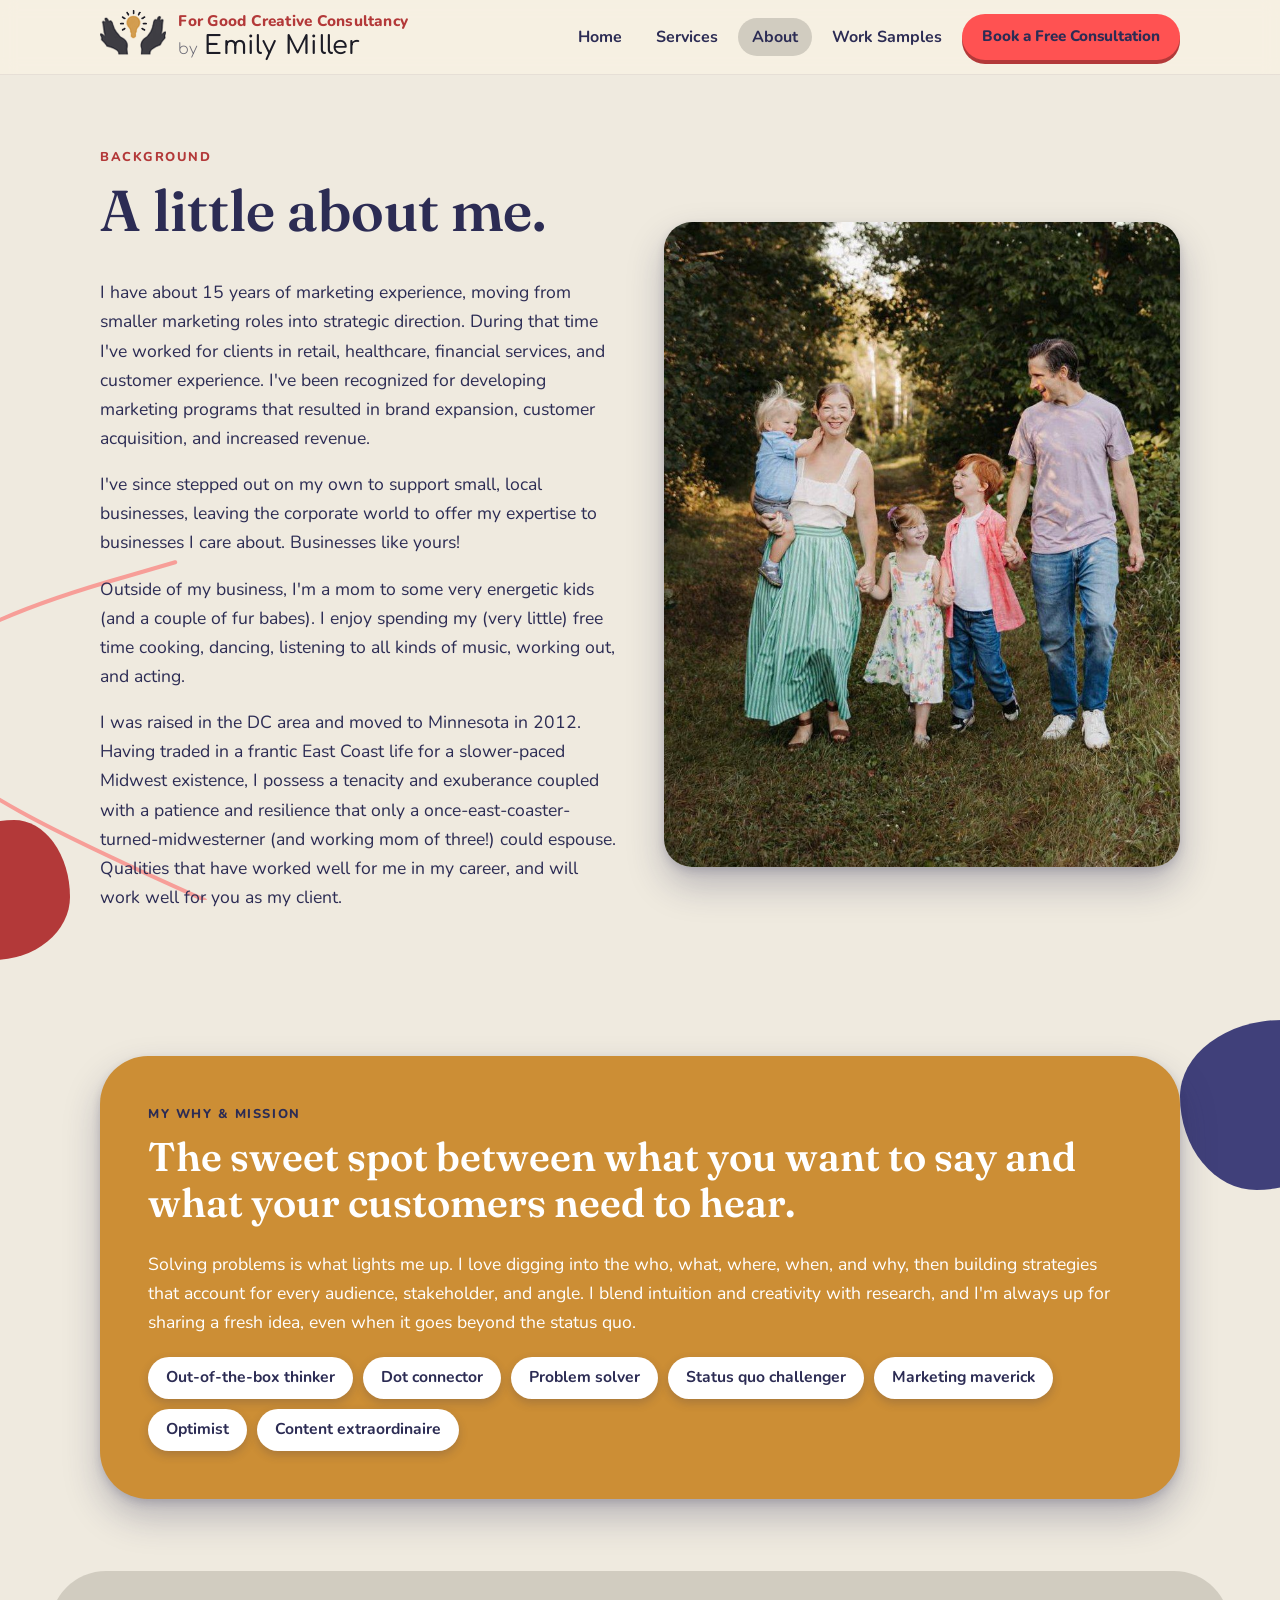
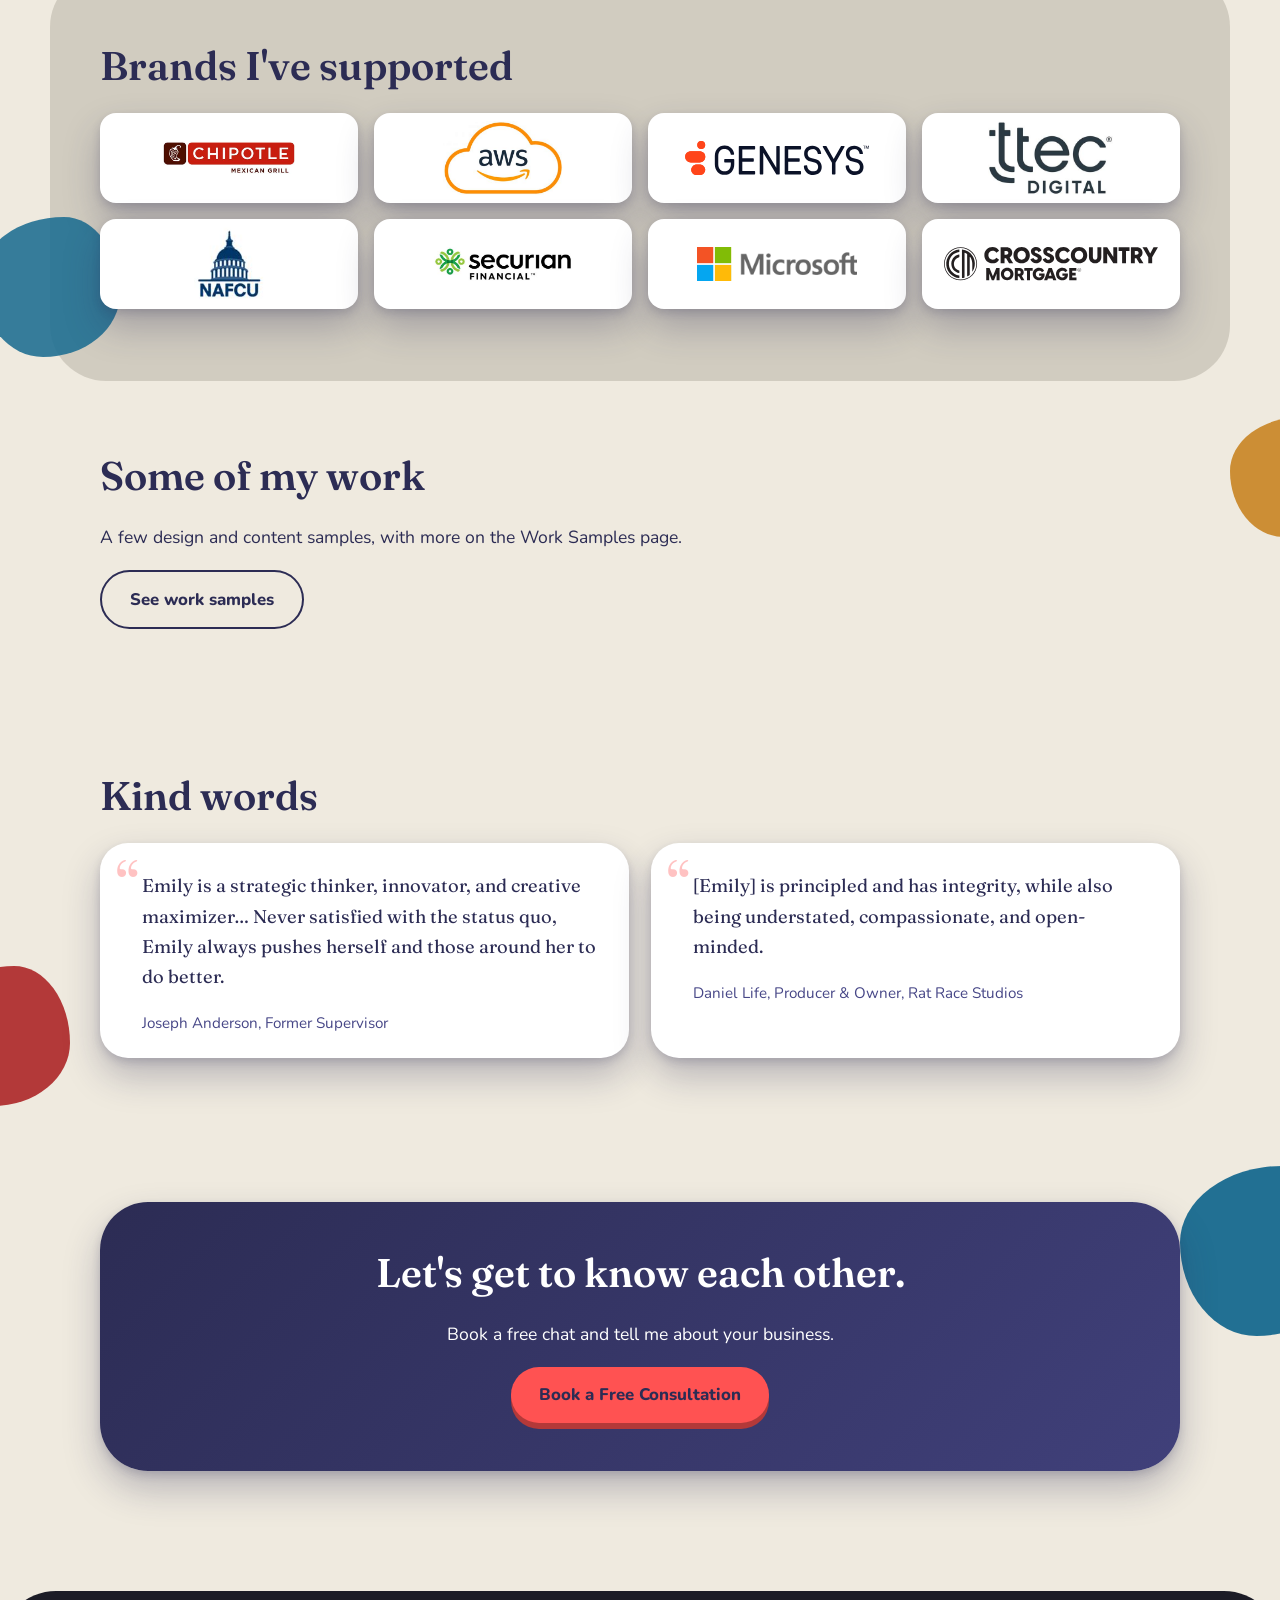
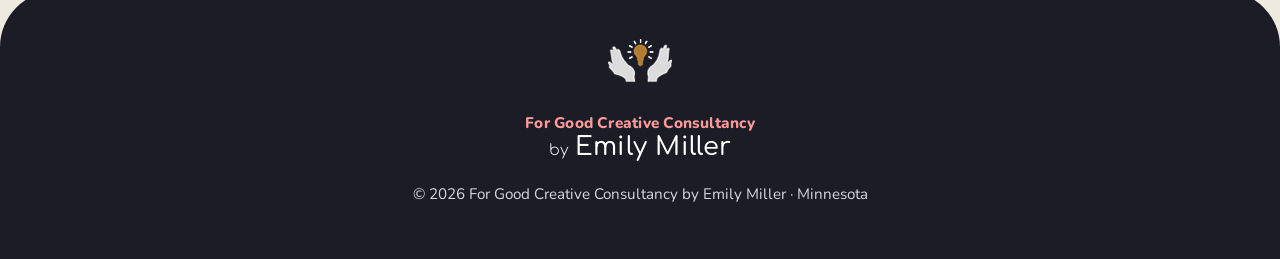
==== about.html @ 36c490e6 "Add content samples page, brand logos, About and Services copy - New content-samples.html (not in th" ====
<!doctype html>
<html lang="en">
<head>
<meta charset="utf-8">
<meta name="viewport" content="width=device-width, initial-scale=1">
<title>About Emily | For Good Creative Consultancy</title>
<meta name="description" content="Emily Miller left the corporate world to bring her creative expertise to small businesses she cares about.">
<link rel="preconnect" href="https://fonts.googleapis.com">
<link rel="preconnect" href="https://fonts.gstatic.com" crossorigin>
<link href="https://fonts.googleapis.com/css2?family=Fraunces:wght@500;600;700&family=Nunito:wght@300;400;700;800&family=Comfortaa:wght@300;500;600&display=swap" rel="stylesheet">
<link rel="stylesheet" href="css/style.css">
</head>
<body class="page-about">
<svg class="scroll-line" viewBox="0 0 100 1000" preserveAspectRatio="none" aria-hidden="true"><path vector-effect="non-scaling-stroke" d="M8 0 C 30 120, -10 220, 14 330 S 40 520, 10 640 S -6 860, 16 1000"/></svg>

<header class="site-header">
  <div class="wrap nav">
    <a class="brand" href="index.html" aria-label="For Good Creative Consultancy by Emily Miller, home"><img class="logo-icon" src="images/logo-icon-color-allblack.png" alt=""><span class="logo-text"><span class="tag">For Good Creative Consultancy</span><span class="nm"><span class="by">by</span>Emily Miller</span></span></a>
    <button class="nav-toggle" aria-expanded="false" aria-label="Menu">Menu</button>
    <ul>
      <li><a class="link" href="index.html">Home</a></li>
      <li><a class="link" href="services.html">Services</a></li>
      <li><a class="link" href="about.html" aria-current="page">About</a></li>
      <li><a class="link" href="work.html">Work Samples</a></li>
      <li><a class="btn" href="contact.html">Book a Free Consultation</a></li>
    </ul>
  </div>
</header>

<main>
  <section>
    <div class="wrap split about-hero">
      <div>
        <p class="eyebrow">Background</p>
        <h1>A little about me.</h1>
        <p>I have about 15 years of marketing experience, moving from smaller marketing roles into strategic direction. During that time I've worked for clients in retail, healthcare, financial services, and customer experience. I've been recognized for developing marketing programs that resulted in brand expansion, customer acquisition, and increased revenue.</p>
        <p>I've since stepped out on my own to support small, local businesses, leaving the corporate world to offer my expertise to businesses I care about. Businesses like yours!</p>
        <p>Outside of my business, I'm a mom to some very energetic kids (and a couple of fur babes). I enjoy spending my (very little) free time cooking, dancing, listening to all kinds of music, working out, and acting.</p>
        <p>I was raised in the DC area and moved to Minnesota in 2012. Having traded in a frantic East Coast life for a slower-paced Midwest existence, I possess a tenacity and exuberance coupled with a patience and resilience that only a once-east-coaster-turned-midwesterner (and working mom of three!) could espouse. Qualities that have worked well for me in my career, and will work well for you as my client.</p>
      </div>
      <div class="photo reveal"><img src="images/family-walking.jpg" alt="Emily walking hand in hand with her family along a tree-lined path"></div>
    </div>
  </section>

  <section>
    <div class="wrap">
      <div class="band warm reveal">
        <p class="eyebrow">My why &amp; mission</p>
        <h2>The sweet spot between what you want to say and what your customers need to hear.</h2>
        <p>Solving problems is what lights me up. I love digging into the who, what, where, when, and why, then building strategies that account for every audience, stakeholder, and angle. I blend intuition and creativity with research, and I'm always up for sharing a fresh idea, even when it goes beyond the status quo.</p>
        <ul class="chips soft">
          <li>Out-of-the-box thinker</li><li>Dot connector</li><li>Problem solver</li><li>Status quo challenger</li><li>Marketing maverick</li><li>Optimist</li><li>Content extraordinaire</li>
        </ul>
      </div>
    </div>
  </section>

  <section class="alt">
    <div class="wrap">
      <h2>Brands I've supported</h2>
      <div class="logos">
        <div class="has-logo"><img src="images/brands/chipotle.png" alt="Chipotle Mexican Grill"></div><div class="has-logo tall"><img src="images/brands/aws.png" alt="AWS"></div><div class="has-logo"><img src="images/brands/genesys.svg" alt="Genesys"></div><div class="has-logo tall"><img src="images/brands/ttec-digital.png" alt="TTEC Digital"></div>
        <div class="has-logo tall"><img src="images/brands/nafcu.png" alt="NAFCU"></div><div class="has-logo"><img src="images/brands/securian-financial.png" alt="Securian Financial"></div><div class="has-logo"><img src="images/brands/microsoft.png" alt="Microsoft"></div><div class="has-logo"><img src="images/brands/crosscountry-mortgage.svg" alt="CrossCountry Mortgage"></div>
      </div>
    </div>
  </section>

  <section>
    <div class="wrap">
      <h2>Some of my work</h2>
      <p>A few design and content samples, with more on the Work Samples page.</p>
      <a class="btn ghost" href="work.html">See work samples</a>
    </div>
  </section>

  <section>
    <div class="wrap">
      <h2>Kind words</h2>
      <div class="quotes">
        <blockquote class="reveal"><p>Emily is a strategic thinker, innovator, and creative maximizer&hellip; Never satisfied with the status quo, Emily always pushes herself and those around her to do better.</p><footer>Joseph Anderson, Former Supervisor</footer></blockquote>
        <blockquote class="reveal"><p>[Emily] is principled and has integrity, while also being understated, compassionate, and open-minded.</p><footer>Daniel Life, Producer &amp; Owner, Rat Race Studios</footer></blockquote>
      </div>
    </div>
  </section>

  <section class="cta-band">
    <div class="wrap">
      <div class="band reveal">
        <h2>Let's get to know each other.</h2>
        <p>Book a free chat and tell me about your business.</p>
        <a class="btn" href="contact.html">Book a Free Consultation</a>
      </div>
    </div>
  </section>
</main>

<footer class="site-footer">
  <div class="wrap">
    <span class="brand-lockup light" aria-hidden="true"><img class="logo-icon" src="images/logo-icon-color-white.png" alt=""><span class="logo-text"><span class="tag">For Good Creative Consultancy</span><span class="nm"><span class="by">by</span>Emily Miller</span></span></span>
    <p>© <span id="y"></span> For Good Creative Consultancy by Emily Miller · Minnesota</p>
  </div>
</footer>
<script>document.getElementById('y').textContent = new Date().getFullYear();</script>
<script src="js/main.js"></script>
</body>
</html>
---- css/style.css ----
/* For Good Creative Consultancy by Emily Miller — draft styles */
:root {
  /* Palette: Flat UI "Spanish" left column + LinkedIn banner navy/coral.
     (Variable names kept from earlier drafts; values are what matter.) */
  --cream: #efeadf;
  --paper: #ffffff;
  --ink: #2c2c54;        /* deep navy */
  --ink-soft: #474787;
  --indigo: #40407a;
  --orange: #ff5252;     /* coral: buttons, accents */
  --orange-dark: #b33939; /* brick: links, button shadows */
  --pink: #ff5252;
  --pink-soft: #cd6133;  /* burnt orange (muted) */
  --blue: #227093;       /* ocean blue (muted) */
  --sage: #d1ccc0;       /* light warm gray */
  --butter: #cc8e35;     /* mustard (muted) */
  --gray: #aaa69d;
  --gray-dark: #84817a;
  --charcoal: #3a3a4c;
  --black: #1c1c26;
  --radius: 28px;
  --radius-sm: 16px;
  --shadow: 0 4px 8px rgba(44, 44, 84, .18), 0 18px 36px rgba(44, 44, 84, .28);
  --font-head: "Fraunces", Georgia, serif;
  --font-body: "Nunito", system-ui, -apple-system, "Segoe UI", sans-serif;
}

* { box-sizing: border-box; }
html { scroll-behavior: smooth; }
body {
  margin: 0;
  background: var(--cream);
  color: var(--ink);
  font-family: var(--font-body);
  font-size: 1.1rem;
  line-height: 1.65;
}
html, body { overflow-x: clip; }
img { max-width: 100%; display: block; }
img[src$="logo.png"] { mix-blend-mode: multiply; }
h1, h2, h3 { font-family: var(--font-head); line-height: 1.15; margin: 0 0 .6em; font-weight: 600; }
h1 { font-size: clamp(2.2rem, 5vw, 3.6rem); }
h2 { font-size: clamp(1.7rem, 3.4vw, 2.5rem); }
h3 { font-size: 1.3rem; }
p { margin: 0 0 1em; }
a { color: var(--orange-dark); }

.wrap { width: min(1080px, 100% - 40px); margin-inline: auto; position: relative; z-index: 1; }
section { padding: 72px 0; position: relative; }
.eyebrow { text-transform: uppercase; letter-spacing: .12em; font-size: .8rem; font-weight: 800; color: var(--orange-dark); margin-bottom: .6rem; }

/* ---------- Header / nav ---------- */
.site-header { position: sticky; top: 0; z-index: 50; background: rgba(247, 241, 227, .94); backdrop-filter: blur(8px); border-bottom: 1px solid rgba(43,27,61,.08); }
.nav { display: flex; align-items: center; justify-content: space-between; gap: 16px; padding: 10px 0; }
.nav .brand img { height: 56px; width: auto; }
.nav ul { display: flex; gap: 6px; list-style: none; margin: 0; padding: 0; align-items: center; }
.nav a.link { text-decoration: none; color: var(--ink); font-weight: 700; padding: 8px 14px; border-radius: 999px; font-size: 1rem; }
.nav a.link:hover, .nav a.link[aria-current="page"] { background: var(--sage); }
.nav-toggle { display: none; background: none; border: 2px solid var(--ink); border-radius: 12px; padding: 6px 12px; font: inherit; font-weight: 800; color: var(--ink); cursor: pointer; }

/* ---------- Buttons ---------- */
.btn { display: inline-block; background: var(--orange); color: var(--ink); text-decoration: none; font-weight: 800; padding: 14px 28px; border-radius: 999px; border: 0; cursor: pointer; font-size: 1.05rem; font-family: inherit; box-shadow: 0 6px 0 var(--orange-dark); transition: transform .15s, box-shadow .15s; }
.btn:hover { transform: translateY(2px); box-shadow: 0 4px 0 var(--orange-dark); }
.btn:active { transform: translateY(6px); box-shadow: 0 0 0 var(--orange-dark); }
.btn.ghost { background: transparent; color: var(--ink); box-shadow: none; border: 2px solid var(--ink); }
.btn.ghost:hover { background: var(--butter); transform: none; }
.nav a.btn { padding: 10px 20px; font-size: .95rem; box-shadow: 0 4px 0 var(--orange-dark); }

/* ---------- Hero ---------- */
.hero { padding-top: 56px; padding-bottom: 88px; background: var(--ink); color: #fff; border-radius: 0 0 56px 56px; overflow: hidden; }
.hero h1 { color: #fff; }
.hero .eyebrow { color: #ff9a9a; }
.hero .lead { color: #dcdcf5; }
.hero .btn.ghost { color: #fff; border-color: #fff; }
.hero .btn.ghost:hover { background: var(--indigo); }
.hero .portrait::before { background: var(--orange); }
/* confetti dots, echoing the LinkedIn banner */
.hero::before { content: ""; position: absolute; inset: 0; pointer-events: none; z-index: 0;
  background:
    radial-gradient(circle at 93% 88%, #fff 0 22px, transparent 23px),
    radial-gradient(circle at 97% 78%, #ff5252 0 9px, transparent 10px),
    radial-gradient(circle at 86% 94%, #34ace0 0 6px, transparent 7px); }
.hero-grid { display: grid; grid-template-columns: 1.2fr 1fr; gap: 48px; align-items: center; }
.hero .lead { font-size: 1.25rem; color: #dcdcf5; max-width: 36em; }
.hero .actions { display: flex; gap: 16px; flex-wrap: wrap; margin-top: 28px; }
.portrait { position: relative; }
.portrait img { border-radius: 46% 54% 40% 60% / 48% 42% 58% 52%; box-shadow: var(--shadow); width: 100%; aspect-ratio: 4/5; object-fit: cover; object-position: center top; }
.portrait::before { content: ""; position: absolute; inset: -18px -18px 18px 18px; background: var(--butter); border-radius: 60% 40% 55% 45% / 45% 55% 45% 55%; z-index: -1; }

/* ---------- Abstract shapes (decor) ---------- */
.shape { position: absolute; z-index: 0; pointer-events: none; opacity: .85; }
.shape.s1 { width: 220px; top: 20px; right: -60px; }
.shape.s2 { width: 160px; bottom: 30px; left: -50px; }

/* ---------- Cards ---------- */
.cards { display: grid; grid-template-columns: repeat(auto-fit, minmax(240px, 1fr)); gap: 22px; margin-top: 28px; }
.card { background: var(--paper); border-radius: var(--radius); padding: 28px; box-shadow: var(--shadow); }
.card .icon { width: 56px; height: 56px; border-radius: 18px 28px 18px 28px; display: grid; place-items: center; font-size: 1.6rem; margin-bottom: 14px; }
.c1 .icon { background: var(--butter); } .c2 .icon { background: var(--blue); } .c3 .icon { background: var(--pink-soft); } .c4 .icon { background: var(--orange); }

.band { background: var(--paper); border-radius: 48px; box-shadow: var(--shadow); padding: 48px; }
.band.tint { background: var(--indigo); color: #fff; box-shadow: none; }
.band.tint h2, .band.tint .eyebrow { color: #fff; }
.band.tint .btn.ghost { color: #fff; border-color: #fff; }
.band.tint .btn.ghost:hover { background: var(--orange); color: var(--ink); }
.band.tint .chips li { color: var(--ink); }
.band.warm { background: var(--sage); box-shadow: none; }

/* ---------- Trifecta (who / what / how) ---------- */
.trio { display: grid; grid-template-columns: repeat(auto-fit, minmax(240px, 1fr)); gap: 22px; margin-top: 24px; }
.trio > div { border-radius: var(--radius); padding: 28px; }
.trio .who { background: var(--blue); color: #fff; } .trio .what { background: var(--orange); } .trio .how { background: var(--indigo); color: #fff; }
.trio h3 { margin-bottom: .4em; }

/* ---------- Quotes ---------- */
.quotes { display: grid; grid-template-columns: repeat(auto-fit, minmax(280px, 1fr)); gap: 22px; margin-top: 24px; }
blockquote { margin: 0; background: var(--paper); border-radius: var(--radius); padding: 28px 28px 22px; box-shadow: var(--shadow); font-family: var(--font-head); font-size: 1.15rem; position: relative; }
blockquote::before { content: "\201C"; font-size: 4rem; line-height: .6; color: var(--pink); position: absolute; top: 24px; left: 16px; opacity: .35; }
blockquote p { padding-left: 14px; }
blockquote footer { font-family: var(--font-body); font-size: .95rem; color: var(--ink-soft); padding-left: 14px; }
.placeholder { background: repeating-linear-gradient(45deg, #fff, #fff 10px, #fff3e6 10px, #fff3e6 20px); border: 2px dashed var(--orange); }

/* ---------- Lists / chips ---------- */
.chips { list-style: none; padding: 0; margin: 20px 0 0; display: flex; flex-wrap: wrap; gap: 10px; }
.chips li { background: var(--paper); border: 2px solid var(--ink); border-radius: 999px; padding: 6px 16px; font-weight: 700; font-size: .98rem; }
.chips.soft li { border-color: transparent; background: var(--paper); box-shadow: 0 3px 10px rgba(43,27,61,.1); }
.logos { display: grid; grid-template-columns: repeat(auto-fit, minmax(150px, 1fr)); gap: 16px; margin-top: 20px; }
.logos div { background: var(--paper); border: 2px dashed var(--ink-soft); border-radius: var(--radius-sm); height: 90px; display: grid; place-items: center; color: var(--ink-soft); font-weight: 700; font-size: .9rem; }

/* ---------- Two-column feature ---------- */
.split { display: grid; grid-template-columns: 1fr 1fr; gap: 48px; align-items: center; }
.split .photo img { border-radius: var(--radius); box-shadow: var(--shadow); width: 100%; aspect-ratio: 4/5; object-fit: cover; }
.split.reverse .photo { order: 2; }

/* ---------- CTA band ---------- */
.cta-band { text-align: center; }
.cta-band .band { background: linear-gradient(135deg, var(--ink) 0%, var(--indigo) 100%); color: #fff; box-shadow: none; position: relative; overflow: hidden; }
.cta-band h2 { color: #fff; }
.cta-band p { color: #fff; }

/* ---------- Form ---------- */
form.contact { display: grid; gap: 16px; max-width: 640px; }
label { font-weight: 800; display: block; margin-bottom: 6px; }
input, select, textarea { width: 100%; font: inherit; padding: 14px 16px; border: 2px solid var(--ink); border-radius: var(--radius-sm); background: #fff; color: var(--ink); }
input:focus, select:focus, textarea:focus { outline: 3px solid var(--butter); border-color: var(--orange); }
textarea { min-height: 150px; resize: vertical; }
.hp { position: absolute; left: -9999px; }
.note { font-size: .95rem; color: var(--ink-soft); }

/* ---------- Work grid ---------- */
.work-grid { display: grid; grid-template-columns: repeat(auto-fit, minmax(260px, 1fr)); gap: 22px; margin-top: 24px; }
.work { background: var(--paper); border-radius: var(--radius); overflow: hidden; box-shadow: var(--shadow); }
.work .thumb { aspect-ratio: 4/3; display: grid; place-items: center; font-weight: 800; color: #fff; background: var(--blue); }
.work:nth-child(2n) .thumb { color: var(--ink); }
.work:nth-child(2n) .thumb { background: var(--sage); } .work:nth-child(3n) .thumb { background: var(--indigo); }
.work .body { padding: 20px 24px 24px; }

/* ---------- Footer ---------- */
footer.site-footer { padding: 48px 0 64px; text-align: center; color: var(--ink-soft); font-size: .95rem; }
footer.site-footer img { height: 56px; margin: 0 auto 12px; }

/* ---------- Scroll line (light animation) ---------- */
.scroll-line { position: fixed; top: 0; left: 0; width: 100%; height: 100%; pointer-events: none; z-index: 0; }
.scroll-line path { fill: none; stroke: var(--pink); stroke-width: 4; stroke-linecap: round; opacity: .5; }
.reveal { opacity: 0; transform: translateY(24px); transition: opacity .7s ease, transform .7s ease; }
.reveal.in { opacity: 1; transform: none; }

@media (prefers-reduced-motion: reduce) {
  html { scroll-behavior: auto; }
  .reveal { opacity: 1; transform: none; transition: none; }
  .scroll-line { display: none; }
}

/* ---------- Mobile ---------- */
@media (max-width: 820px) {
  .hero::before { background:
    radial-gradient(circle at 94% 4%, #ff5252 0 14px, transparent 15px),
    radial-gradient(circle at 84% 2%, #fff 0 12px, transparent 13px),
    radial-gradient(circle at 98% 12%, #fff 0 5px, transparent 6px),
    radial-gradient(circle at 6% 97%, #ff5252 0 16px, transparent 17px),
    radial-gradient(circle at 15% 99%, #fff 0 7px, transparent 8px); }
  .hero-grid, .split { grid-template-columns: 1fr; gap: 32px; }
  .split.reverse .photo { order: 0; }
  .portrait { max-width: 380px; margin-inline: auto; }
  section { padding: 52px 0; }
  .band { padding: 28px 22px; border-radius: 32px; }
  .nav-toggle { display: block; }
  .nav ul { display: none; position: absolute; top: 100%; left: 0; right: 0; background: var(--cream); flex-direction: column; padding: 14px 20px 22px; border-bottom: 1px solid rgba(43,27,61,.1); align-items: stretch; }
  .nav ul.open { display: flex; }
  .nav a.link, .nav a.btn { display: block; text-align: center; }
}

/* ---------- Shadows behind every content panel ---------- */
.card, .trio > div, .band, .band.tint, .band.warm, .cta-band .band,
blockquote, .work, .logos div, .split .photo img, .portrait img { box-shadow: var(--shadow); }
.chips.soft li { box-shadow: 0 4px 10px rgba(44, 44, 84, .22); }

/* ---------- Extra panel colors (so neighbouring panels don't blur together) ---------- */
.band.sky { background: var(--blue); }
.band.sky .note { color: var(--ink); }
.band.coral { background: var(--orange); }
.band.coral { background: var(--orange-dark); color: #fff; }
.band.coral h2 { color: #fff; }
.band.coral .btn.ghost { color: #fff; border-color: #fff; }
.band.coral .btn.ghost:hover { background: var(--orange); color: var(--ink); }

/* ---------- Muted-palette adjustments ---------- */
.band.sky { color: #fff; }
.band.sky h2, .band.sky .eyebrow, .band.sky .note { color: #fff; }
.band.sky .btn.ghost { color: #fff; border-color: #fff; }

/* Gray rounded blocks to break up the page and add contrast */
section.alt { background: var(--sage); border-radius: 56px; width: min(1180px, calc(100% - 24px)); margin-inline: auto; }
section.alt .chips li { background: #fff; }
footer.site-footer { background: var(--sage); color: var(--ink); border-radius: 56px 56px 0 0; margin-top: 48px; padding: 44px 0 56px; }

/* ---------- Warped bubbles ---------- */
main section::after { content: ""; position: absolute; z-index: 0; pointer-events: none; width: 170px; height: 170px;
  border-radius: 60% 40% 55% 45% / 45% 55% 45% 55%; }
main section:nth-of-type(odd)::after  { left: -70px; bottom: 24px; background: var(--orange-dark); width: 140px; height: 140px; }
main section:nth-of-type(even)::after { right: -70px; top: 36px; background: var(--indigo); }
main section:nth-of-type(3n)::after   { background: var(--blue); }
main section:nth-of-type(4n)::after   { background: var(--orange); width: 120px; height: 120px; }
main section.hero::after { background: var(--orange); left: auto; right: 6%; bottom: 14px; top: auto; width: 90px; height: 90px; }
main section.alt::after { opacity: .9; }

@keyframes morph {
  0%, 100% { border-radius: 60% 40% 55% 45% / 45% 55% 45% 55%; transform: translate(0, 0) rotate(0deg); }
  33%      { border-radius: 42% 58% 38% 62% / 55% 40% 60% 45%; transform: translate(8px, -16px) rotate(10deg); }
  66%      { border-radius: 55% 45% 62% 38% / 40% 58% 42% 60%; transform: translate(-6px, -6px) rotate(-8deg); }
}
@keyframes drift {
  0%, 100% { transform: translate(0, 0) rotate(0deg) scale(1); }
  50%      { transform: translate(14px, -22px) rotate(14deg) scale(1.06); }
}
main section:nth-of-type(even)::after { animation: morph 11s ease-in-out infinite; }
main section.hero::after { animation: morph 8s ease-in-out infinite; }
.shape.float { animation: drift 14s ease-in-out infinite; }
.shape.float.slow { animation-duration: 20s; animation-direction: reverse; }

@media (prefers-reduced-motion: reduce) {
  main section::after, .shape.float { animation: none !important; }
}
@media (max-width: 820px) {
  main section::after { width: 100px; height: 100px; }
  main section.alt, footer.site-footer { border-radius: 36px; }
  footer.site-footer { border-radius: 36px 36px 0 0; }
}

/* ---------- Black blocks ---------- */
.band.sky { background: var(--black); }
footer.site-footer { background: var(--black); color: #d8d8e2; }
footer.site-footer img { background: #fff; border-radius: 14px; padding: 6px 12px; mix-blend-mode: normal; height: 64px; }

/* ---------- Animated hero dots (left side) ---------- */
.dot { position: absolute; border-radius: 50%; z-index: 0; pointer-events: none; }
.dot.d1 { width: 28px; height: 28px; left: 4%;  top: 14%; background: var(--orange); animation: bob 6s ease-in-out infinite; }
.dot.d2 { width: 36px; height: 36px; left: 10%; top: 8%;  background: #fff;          animation: bob 8s ease-in-out -2s infinite; }
.dot.d3 { width: 12px; height: 12px; left: 22%; top: 11%; background: #fff;          animation: bob 5s ease-in-out -1s infinite; }
@keyframes bob {
  0%, 100% { transform: translate(0, 0) scale(1); }
  50%      { transform: translate(8px, -18px) scale(1.12); }
}
@media (prefers-reduced-motion: reduce) { .dot { animation: none !important; } }
@media (max-width: 820px) {
  .dot.d1 { left: 5%; top: auto; bottom: 3%; }
  .dot.d2 { left: 14%; top: auto; bottom: 1%; }
  .dot.d3 { left: 24%; top: auto; bottom: 4%; }
}

/* ---------- Mustard replaces gray for the "warm" band so grays aren't back-to-back ---------- */
.band.warm { background: var(--butter); }
.band.warm .eyebrow { color: var(--ink); }

/* ---------- Swap: sample-services block is black, "who I love" block is gray ---------- */
.chips li { color: var(--ink); }
section.alt.dark { background: var(--black); color: #fff; }
section.alt.dark h2 { color: #fff; }
.band.gray { background: var(--sage); color: var(--ink); }
.band.gray h2 { color: var(--ink); }
.band.gray .note { color: var(--ink); }

/* ---------- Work page "Want to see more?" panel: white with navy text and button ---------- */
.band.coral { background: #fff; color: var(--ink); }
.band.coral h2 { color: var(--ink); }
.band.coral .btn.ghost { background: var(--ink); color: #fff; border-color: var(--ink); }
.band.coral .btn.ghost:hover { background: var(--orange); color: var(--ink); border-color: var(--orange); }

/* ---------- Work cards: colors move to the text block; image area stays neutral for real images ---------- */
.work .thumb, .work:nth-child(2n) .thumb, .work:nth-child(3n) .thumb { background: var(--cream); color: var(--ink-soft); }
.work .body { background: var(--blue); color: #fff; }
.work .body h3 { color: #fff; }
.work:nth-child(2n) .body { background: var(--sage); color: var(--ink); }
.work:nth-child(2n) .body h3 { color: var(--ink); }
.work:nth-child(3n) .body { background: var(--indigo); color: #fff; }
.work:nth-child(3n) .body h3 { color: #fff; }

/* Home "What you get" panel: mustard */
.trio .what { background: var(--butter); color: var(--ink); }

/* Services "How I work" panel: ocean blue (About keeps mustard) */
.band.ocean { background: var(--blue); color: #fff; }
.band.ocean h2 { color: #fff; }

/* Services page: mustard bubbles, esp. beside the "Sample services" block */
.page-services main section:nth-of-type(3)::after,
.page-services main section:nth-of-type(4)::after { background: var(--butter); }

/* More mustard bubbles across the site */
main section:nth-of-type(4n)::after,
.page-home main section:nth-of-type(2)::after,
.page-about main section:nth-of-type(3)::after,
.page-work main section:nth-of-type(3)::after { background: var(--butter); }

/* About: bubble by "Brands I've supported" is ocean blue (the mustard panel sits right above it) */
.page-about main section:nth-of-type(3)::after { background: var(--blue); }

/* ---------- Bigger, transparent header logo ---------- */
.nav .brand img { height: 84px; width: auto; mix-blend-mode: normal; }
.nav { padding: 8px 0; }
@media (max-width: 820px) { .nav .brand img { height: 68px; } }

/* ---------- Logo: "Emily Miller" beside the icon + tagline on wide screens, stacked on narrower ones ---------- */
.nav .brand { display: flex; align-items: center; }
.nav .brand img.logo-stacked { display: none; height: 72px; }
.nav .brand .logo-wide { display: flex; align-items: center; gap: 16px; }
.nav .brand .logo-wide img { width: auto; }
.nav .brand .logo-wide img:first-child { height: 40px; }
.nav .brand .logo-wide img:last-child { height: 46px; }
@media (max-width: 1100px) {
  .nav .brand .logo-wide { display: none; }
  .nav .brand img.logo-stacked { display: block; }
}

/* ---------- Live-text logo (crisp at any size, uses site fonts and colors) ---------- */
.nav .brand, .brand-lockup { display: flex; align-items: center; gap: 12px; text-decoration: none; }
.nav .brand img.logo-icon, .brand-lockup img.logo-icon { height: 46px; width: auto; display: block; mix-blend-mode: normal; background: none; border-radius: 0; padding: 0; }
.logo-text { display: flex; flex-direction: column; line-height: 1.1; }
.logo-text .tag { font-family: var(--font-body); font-weight: 800; font-size: .74rem; letter-spacing: .02em; color: var(--orange-dark); }
.logo-text .nm { font-family: var(--font-head); font-weight: 600; font-size: 1.5rem; color: var(--ink); margin-top: 2px; }
.brand-lockup { justify-content: center; margin: 0 auto 14px; }
.brand-lockup.light .logo-text .tag { color: #ff9a9a; }
.brand-lockup.light .logo-text .nm { color: #fff; }
footer.site-footer img { background: none; padding: 0; height: auto; }
footer.site-footer .brand-lockup img.logo-icon { height: 44px; }
@media (max-width: 480px) {
  .nav .brand img.logo-icon { height: 36px; }
  .logo-text .tag { font-size: .6rem; }
  .logo-text .nm { font-size: 1.2rem; }
}

/* Home banner: lower-right blob and smallest left dot are mustard */
main section.hero::after { background: var(--butter); }
.dot.d3 { background: var(--butter); }

/* Home banner: coral dot on the left is white */
.dot.d1 { background: #fff; }

/* Correction: left dot goes back to coral (the white one is the bottom-right circle behind the mustard blob) */
.dot.d1 { background: var(--orange); }

/* ---------- Logo type refinements: distinctive name font, thin colored "by" ---------- */
.logo-text .nm { display: flex; align-items: baseline; gap: 7px; font-family: "Comfortaa", var(--font-head); font-weight: 500; font-size: 1.4rem; letter-spacing: .01em; color: var(--ink); }
.logo-text .by { font-family: "Comfortaa", var(--font-body); font-weight: 300; font-size: .85rem; letter-spacing: 0; color: #227093; }
.brand-lockup.light .logo-text .by { color: #7fc4e0; }
@media (max-width: 480px) {
  .logo-text .nm { font-size: 1.1rem; gap: 5px; }
  .logo-text .by { font-size: .7rem; }
}

/* "by" in the logo: gray on light backgrounds, white on the black footer */
.logo-text .by { color: #6b6a75; }
.brand-lockup.light .logo-text .by { color: #fff; }

/* Larger logo tagline; name and icon scaled up a touch to stay balanced */
.nav .brand img.logo-icon { height: 54px; }
.logo-text .tag { font-size: .96rem; letter-spacing: .015em; }
.logo-text .nm { font-size: 1.6rem; }
.logo-text .by { font-size: .95rem; }
.nav { padding: 10px 0; }
@media (max-width: 480px) {
  .nav .brand img.logo-icon { height: 38px; }
  .logo-text .tag { font-size: .68rem; }
  .logo-text .nm { font-size: 1.15rem; }
  .logo-text .by { font-size: .72rem; }
}

/* ---------- Navy header option (off by default): add class="dark-header" to <body> and use logo-icon-color-white.png in the header to enable ---------- */
.dark-header .site-header { background: var(--ink); border-bottom: 1px solid rgba(255, 255, 255, .14); }
.dark-header .nav a.link { color: #fff; }
.dark-header .nav a.link:hover, .dark-header .nav a.link[aria-current="page"] { background: rgba(255, 255, 255, .16); color: #fff; }
.dark-header .nav-toggle { border-color: #fff; color: #fff; }
.dark-header .nav .brand .logo-text .tag { color: #ff9a9a; }
.dark-header .nav .brand .logo-text .nm, .dark-header .nav .brand .logo-text .by { color: #fff; }
@media (max-width: 820px) { .dark-header .nav ul { background: var(--ink); border-bottom: 1px solid rgba(255, 255, 255, .14); } }

/* Header logo: name in black to match the icon */
.nav .brand .logo-text .nm { color: var(--black); }

/* ---------- Footer: one centered column (icon, name, copyright) ---------- */
footer.site-footer { text-align: center; padding: 48px 0 52px; }
footer.site-footer .wrap { display: flex; flex-direction: column; align-items: center; }
footer.site-footer .brand-lockup { display: flex; flex-direction: column; align-items: center; justify-content: center; gap: 12px; width: auto; margin: 0 0 20px; }
footer.site-footer .brand-lockup img.logo-icon { height: 52px; }
footer.site-footer .logo-text { align-items: center; text-align: center; }
footer.site-footer .logo-text .nm { justify-content: center; }
footer.site-footer p { margin: 0; text-align: center; font-size: .95rem; }

/* ---------- Contact form status message ---------- */
.form-status { margin: 0; font-weight: 700; min-height: 1.5em; }
.form-status.success { color: #1f6b3a; }
.form-status.error { color: var(--orange-dark); }
.btn[disabled] { opacity: .6; cursor: progress; }

/* Required-field asterisk */
.req { color: var(--orange-dark); font-weight: 800; }

/* The large white bubble in the Home banner is warped (not round) and morphs as it floats */
.dot.d2 { width: 44px; height: 36px; border-radius: 62% 38% 54% 46% / 44% 60% 40% 56%; animation: bobwarp 8s ease-in-out -2s infinite; }
@keyframes bobwarp {
  0%, 100% { transform: translate(0, 0) rotate(0deg);   border-radius: 62% 38% 54% 46% / 44% 60% 40% 56%; }
  50%      { transform: translate(8px, -18px) rotate(16deg); border-radius: 40% 60% 42% 58% / 58% 42% 60% 40%; }
}
@media (prefers-reduced-motion: reduce) { .dot.d2 { animation: none !important; } }

/* Work page "Want to see more?" panel: text on the left, button on the right, tighter padding */
.band.coral { display: grid; grid-template-columns: 1fr auto; column-gap: 32px; align-items: center; padding: 36px 48px; }
.band.coral h2 { grid-column: 1; margin-bottom: .25em; }
.band.coral p { grid-column: 1; margin: 0; }
.band.coral .btn { grid-column: 2; grid-row: 1 / span 2; white-space: nowrap; }
@media (max-width: 700px) {
  .band.coral { grid-template-columns: 1fr; padding: 28px 22px; }
  .band.coral .btn { grid-column: 1; grid-row: auto; margin-top: 18px; justify-self: start; }
}

/* Home: the bubble just under the banner (right side) is coral/pink */
.page-home main section:nth-of-type(2)::after { background: var(--orange); }

/* Home banner: every bubble now moves. The lower-right dots are real elements (they used to be static background dots). */
.hero::before { display: none; }
.dot.d4 { width: 44px; height: 44px; left: 93%; top: 88%; margin: -22px 0 0 -22px; background: #fff; animation: bob 7s ease-in-out -3s infinite; }
.dot.d5 { width: 18px; height: 18px; left: 97%; top: 78%; margin: -9px 0 0 -9px; background: var(--orange); animation: bob 5.5s ease-in-out -1.5s infinite; }
.dot.d6 { width: 12px; height: 12px; left: 86%; top: 94%; margin: -6px 0 0 -6px; background: #34ace0; animation: bob 6.5s ease-in-out -4s infinite; }
@media (max-width: 820px) {
  .dot.d4 { width: 30px; height: 30px; left: 86%; top: 3%; margin: -15px 0 0 -15px; }
  .dot.d5 { left: 95%; top: 9%; }
  .dot.d6 { left: 74%; top: 5%; }
}

/* Mustard panel (About "My why & mission"): white text */
.band.warm { color: #fff; }
.band.warm h2, .band.warm .eyebrow { color: #fff; }

/* "My why & mission" label goes back to dark navy; heading and paragraph stay white */
.band.warm .eyebrow { color: var(--ink); }

/* About page: photo starts level with the first line of body text (not the heading) */
.about-hero { align-items: start; row-gap: 0; }
.about-hero > div:first-child { display: contents; }
.about-hero .eyebrow, .about-hero h1, .about-hero > div:first-child > p { grid-column: 1; }
.about-hero .photo { grid-column: 2; grid-row: 3 / span 4; align-self: start; }
@media (max-width: 820px) {
  .about-hero .photo { grid-column: 1; grid-row: auto; margin-top: 12px; }
}

/* About photo: vertically centered between the heading and the last line of text */
.about-hero .photo { grid-row: 2 / span 5; align-self: center; }
@media (max-width: 820px) { .about-hero .photo { grid-row: auto; } }
.about-hero > div:first-child > p:last-child { margin-bottom: 0; }

/* Brand logos: two even rows of four on desktop, two columns on phones */
.logos { grid-template-columns: repeat(4, 1fr); }
@media (max-width: 640px) { .logos { grid-template-columns: repeat(2, 1fr); } }

/* Brand logo tiles: real logos get a solid white tile with a consistent height */
.logos .has-logo { border: 0; padding: 14px 20px; }
.logos .has-logo img { max-height: 34px; max-width: 100%; width: auto; height: auto; object-fit: contain; }
.logos .has-logo.tall { padding: 8px 20px; }
.logos .has-logo.tall img { max-height: 74px; }

/* ---------- Content samples page ---------- */
.lede { max-width: 40em; font-size: 1.2rem; color: var(--ink-soft); }
.samples-grid { display: grid; grid-template-columns: repeat(auto-fill, minmax(250px, 1fr)); gap: 22px; margin-top: 24px; }
.sample { display: flex; flex-direction: column; background: var(--paper); border-radius: var(--radius); overflow: hidden; text-decoration: none; color: var(--ink); box-shadow: var(--shadow); transition: transform .2s ease; }
.sample:hover, .sample:focus-visible { transform: translateY(-4px); }
.sample img { width: 100%; aspect-ratio: 802 / 424; object-fit: cover; background: var(--cream); }
.sample-body { display: flex; flex-direction: column; gap: 4px; padding: 16px 20px 20px; }
.sample-type { font-size: .78rem; font-weight: 800; text-transform: uppercase; letter-spacing: .08em; color: var(--ink-soft); }
.sample-title { font-family: var(--font-head); font-weight: 600; font-size: 1.15rem; line-height: 1.25; }
.sample-go { margin-top: 6px; font-weight: 800; color: var(--orange-dark); }
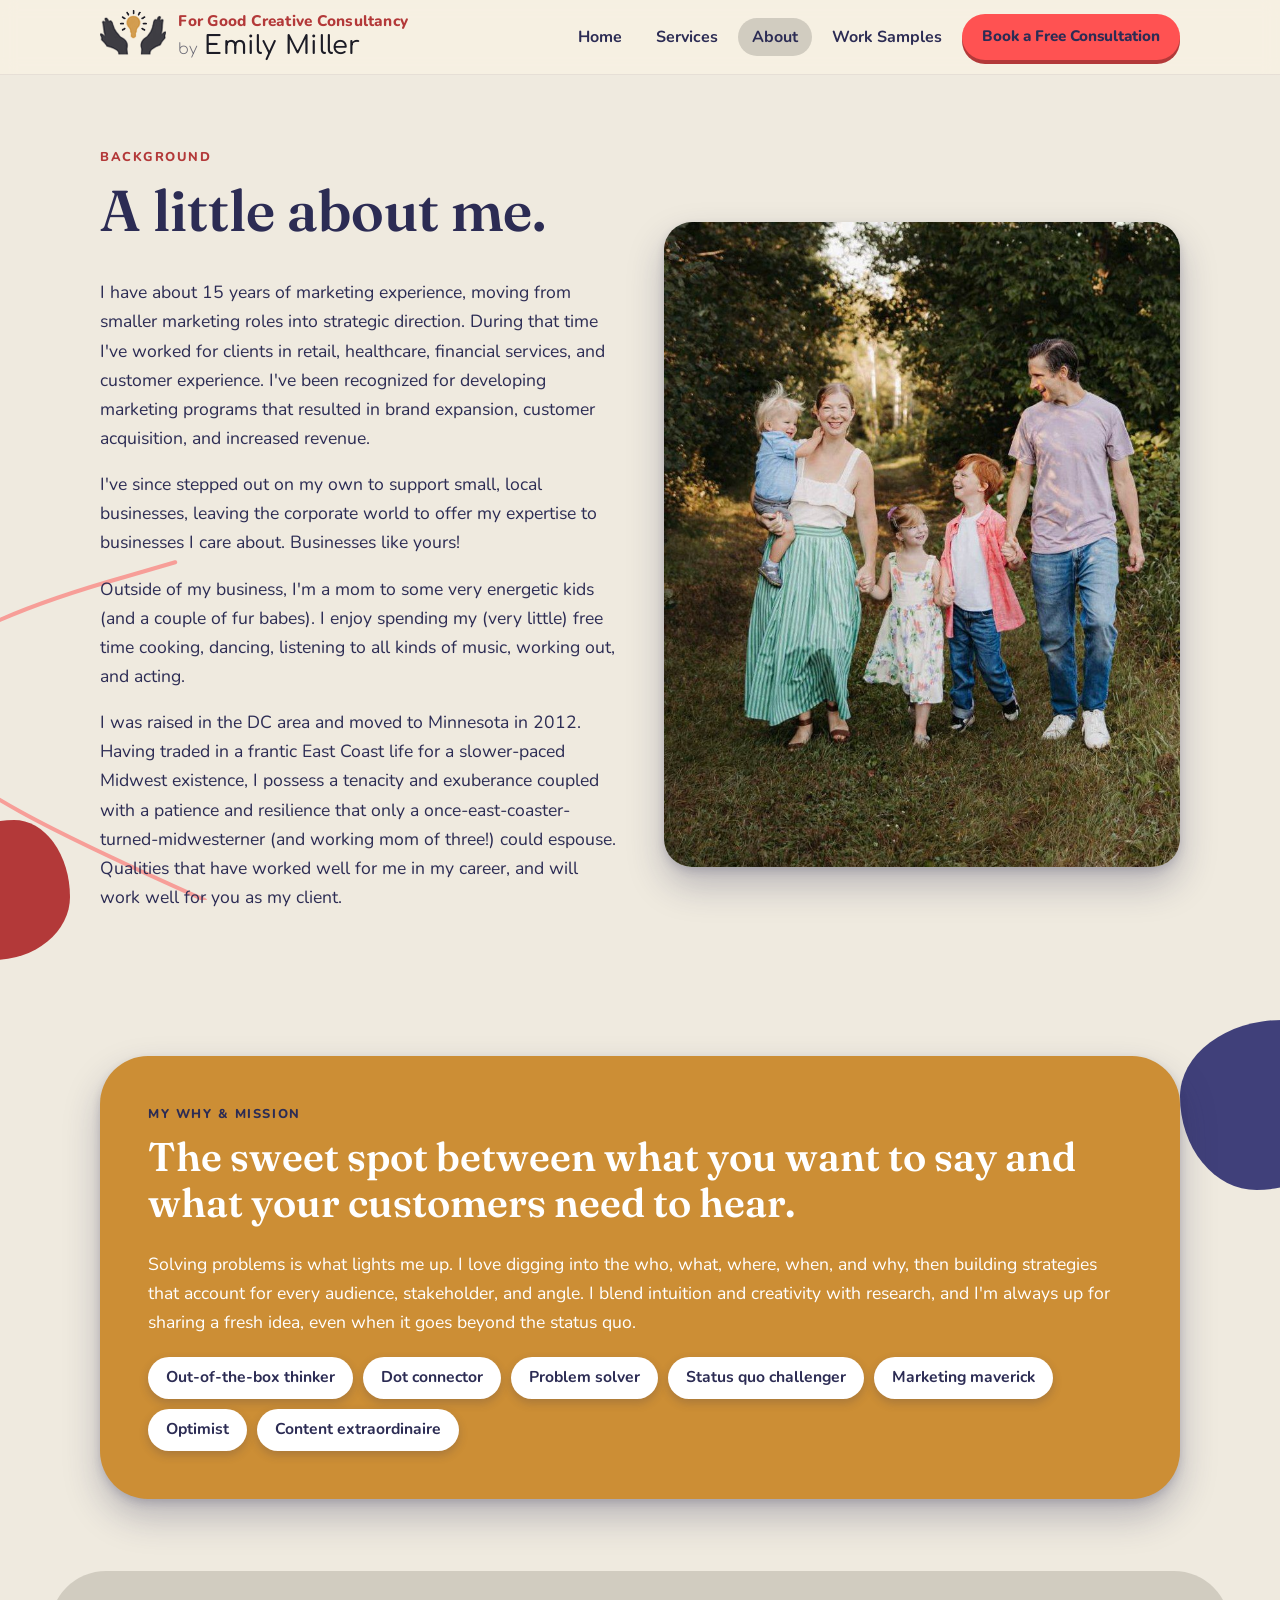
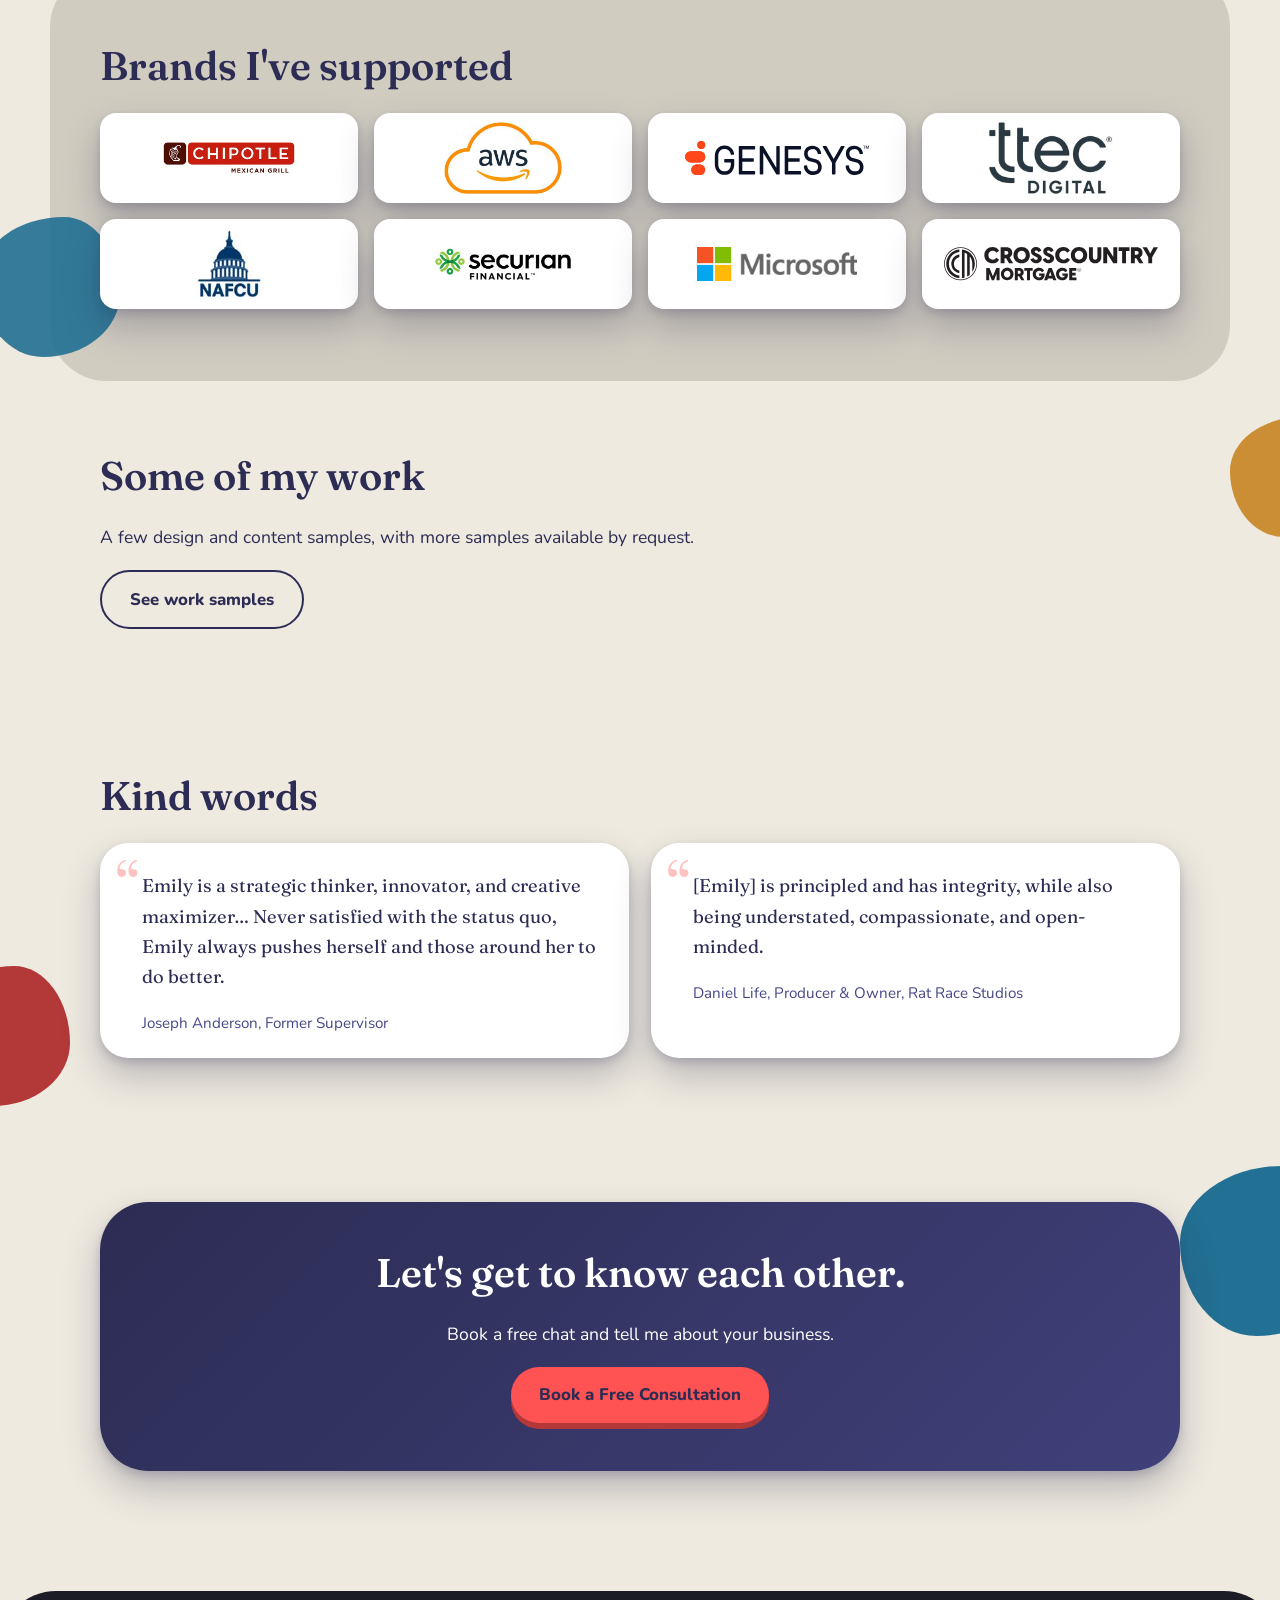
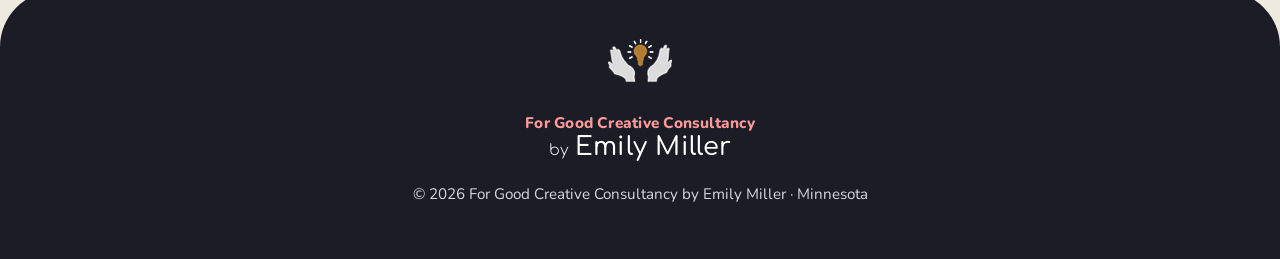
==== commit d757f553: "Rename samples heading, hide old Work and Testimonials pages - content-samples.html heading is now "" ====
--- a/about.html
+++ b/about.html
@@ -21,7 +21,7 @@
       <li><a class="link" href="index.html">Home</a></li>
       <li><a class="link" href="services.html">Services</a></li>
       <li><a class="link" href="about.html" aria-current="page">About</a></li>
-      <li><a class="link" href="work.html">Work Samples</a></li>
+      <li><a class="link" href="content-samples.html">Work Samples</a></li>
       <li><a class="btn" href="contact.html">Book a Free Consultation</a></li>
     </ul>
   </div>
@@ -68,8 +68,8 @@
   <section>
     <div class="wrap">
       <h2>Some of my work</h2>
-      <p>A few design and content samples, with more on the Work Samples page.</p>
-      <a class="btn ghost" href="work.html">See work samples</a>
+      <p>A few design and content samples, with more samples available by request.</p>
+      <a class="btn ghost" href="content-samples.html">See work samples</a>
     </div>
   </section>
 
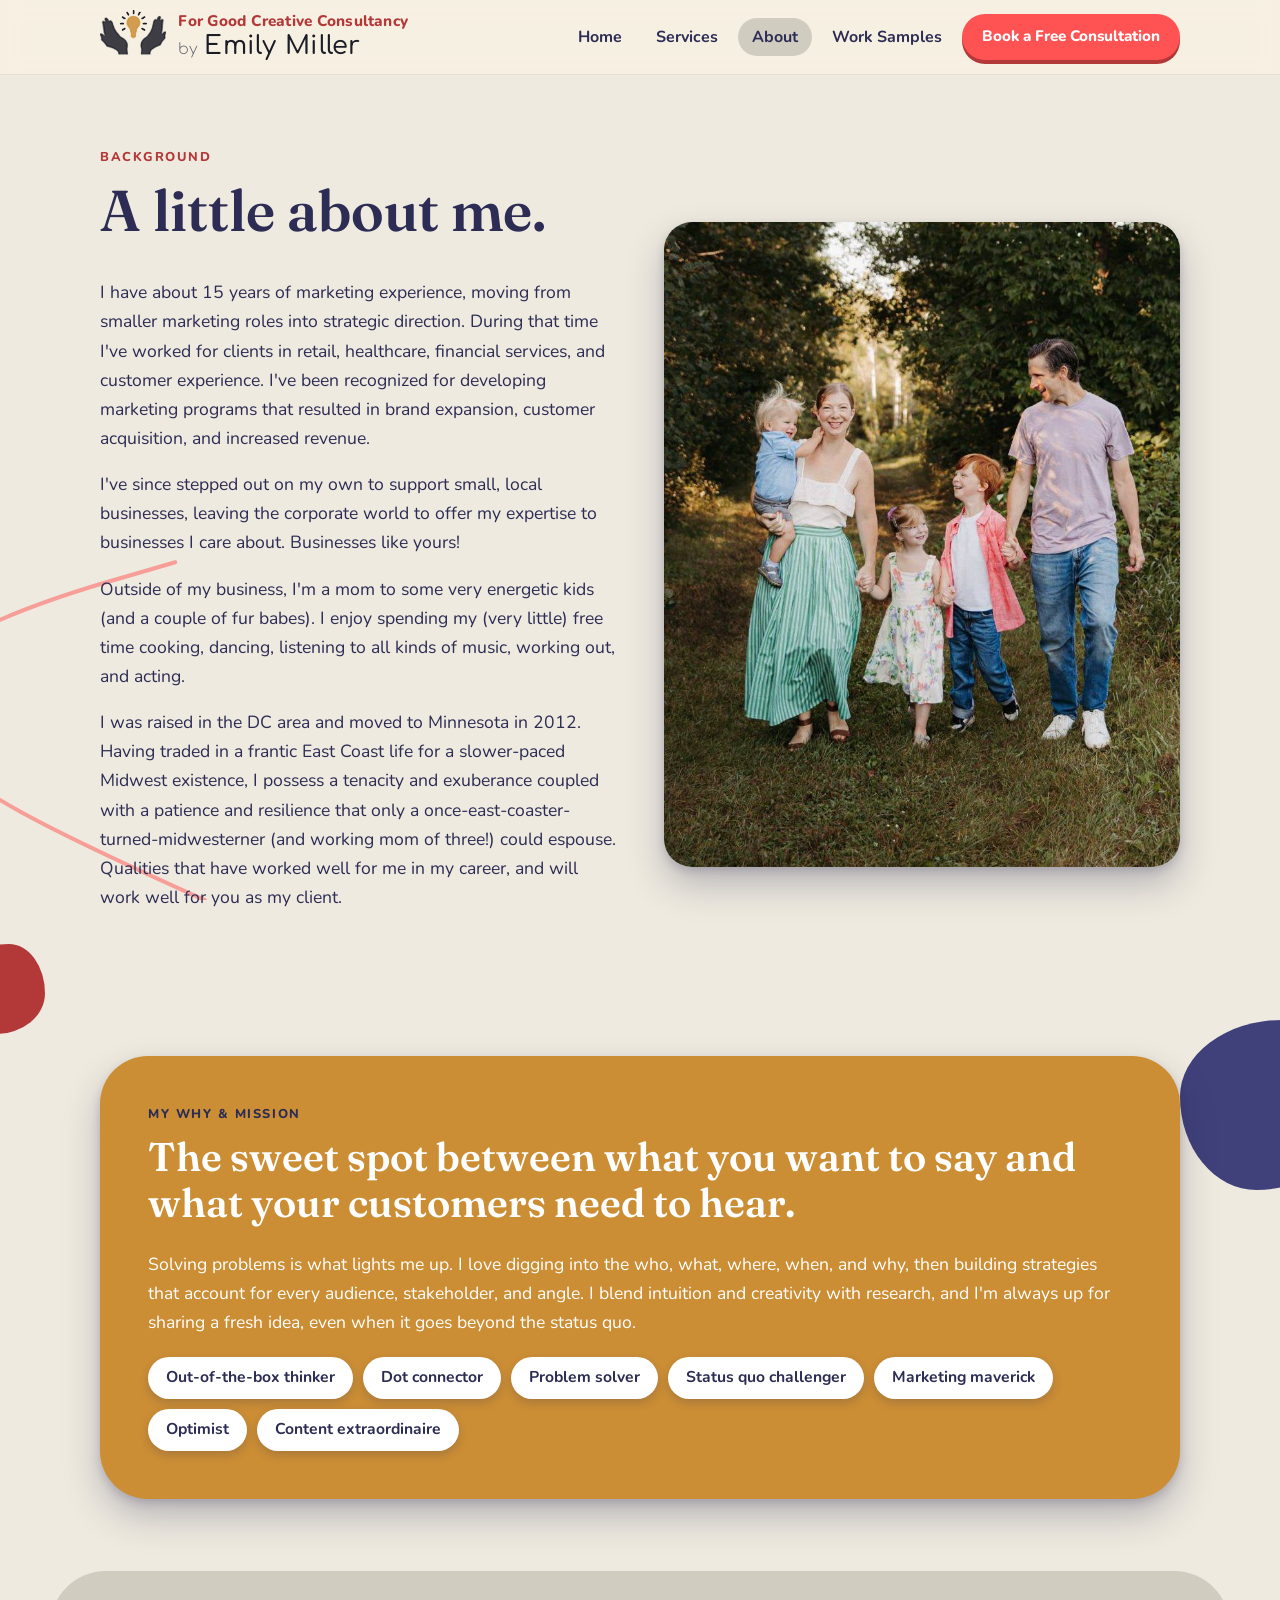
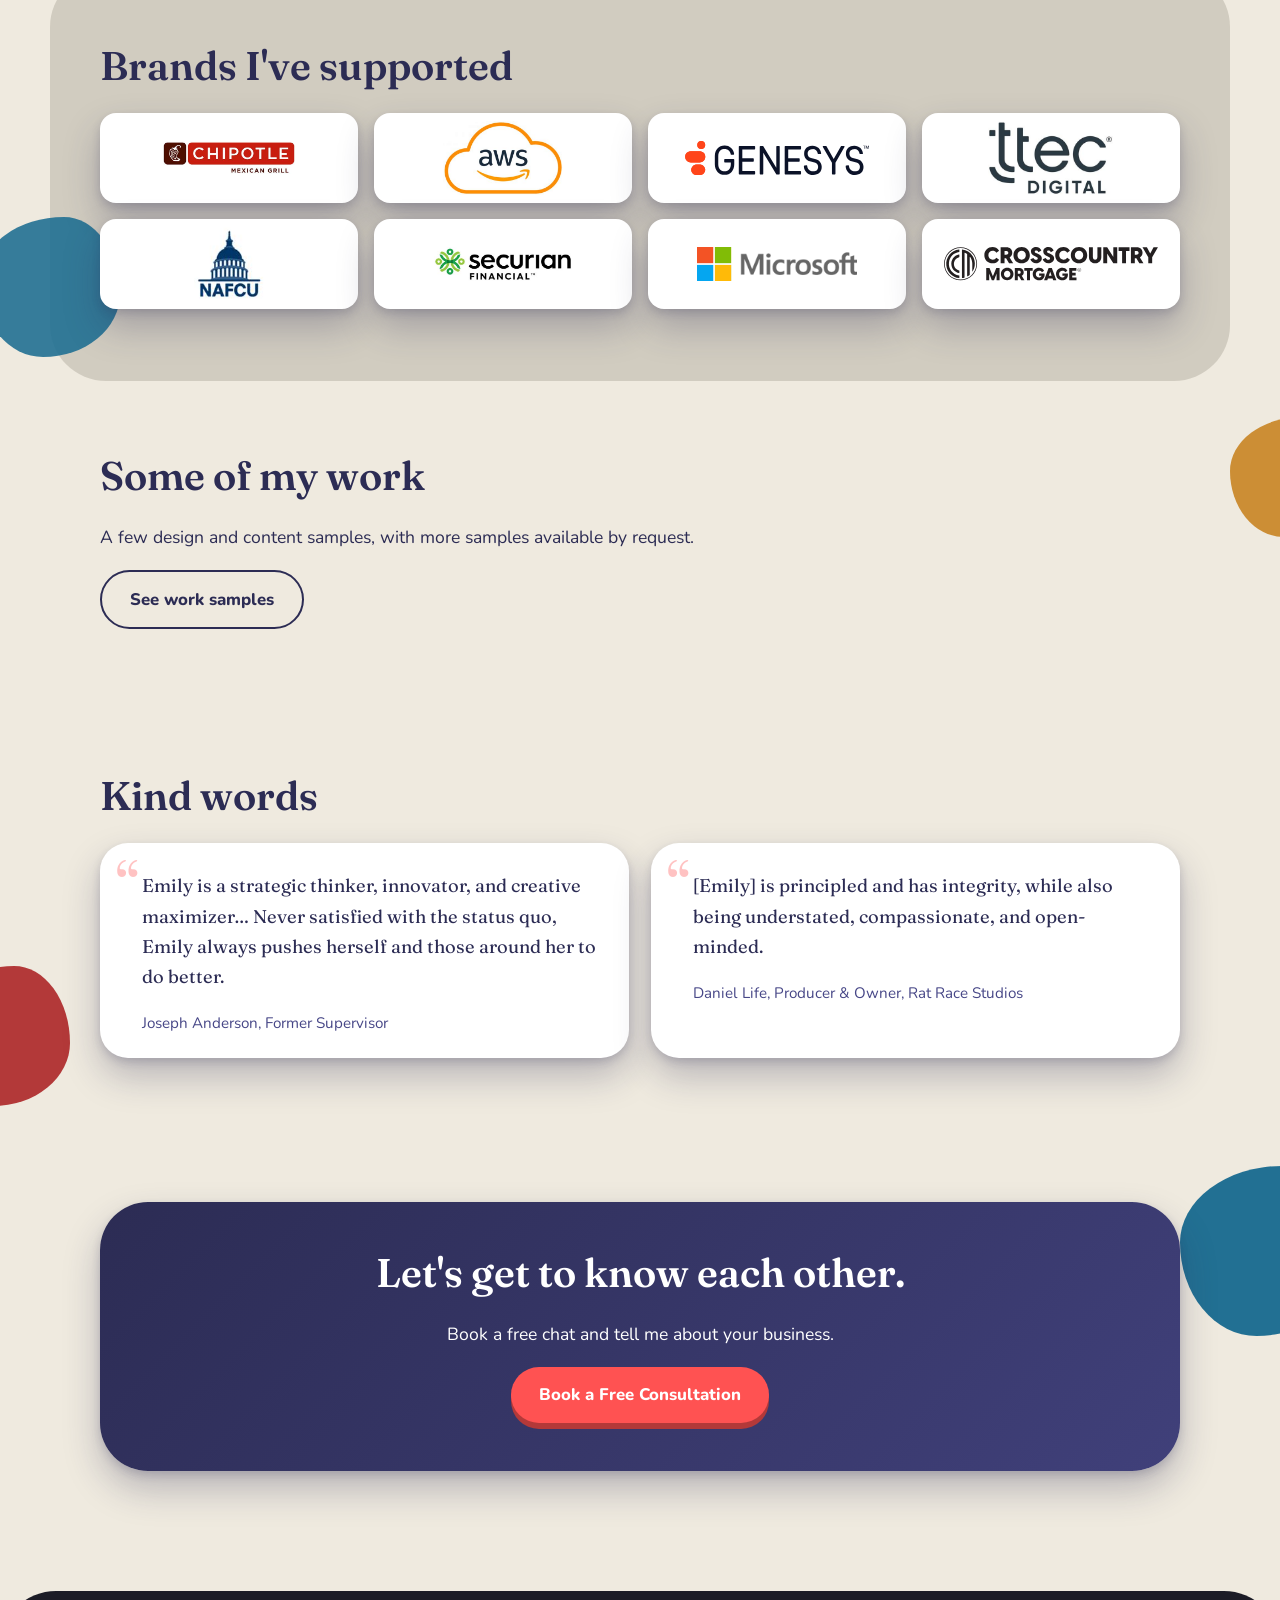
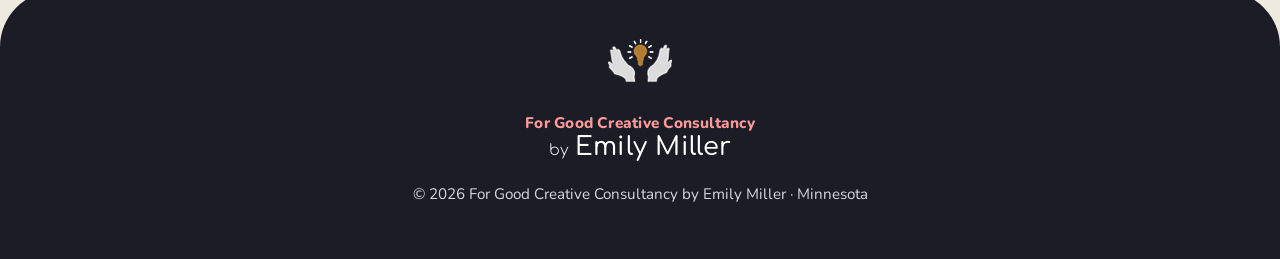
==== commit 98c4800f: "Add SEO: titles, descriptions, canonical, social cards, structured data - Keyword-aware titles and m" ====
--- a/about.html
+++ b/about.html
@@ -3,8 +3,27 @@
 <head>
 <meta charset="utf-8">
 <meta name="viewport" content="width=device-width, initial-scale=1">
-<title>About Emily | For Good Creative Consultancy</title>
-<meta name="description" content="Emily Miller left the corporate world to bring her creative expertise to small businesses she cares about.">
+<title>About Emily Miller | For Good Creative Consultancy</title>
+<meta name="description" content="Emily Miller left the corporate world after about 15 years in marketing to bring strategic creative expertise to the small, local businesses she cares about.">
+<link rel="canonical" href="https://emilyforgood.com/about.html">
+<meta name="robots" content="index, follow, max-image-preview:large">
+<meta name="theme-color" content="#2c2c54">
+<meta property="og:type" content="website">
+<meta property="og:site_name" content="For Good Creative Consultancy">
+<meta property="og:title" content="About Emily Miller | For Good Creative Consultancy">
+<meta property="og:description" content="Emily Miller left the corporate world after about 15 years in marketing to bring strategic creative expertise to the small, local businesses she cares about.">
+<meta property="og:url" content="https://emilyforgood.com/about.html">
+<meta property="og:image" content="https://emilyforgood.com/images/og-image.png">
+<meta property="og:image:width" content="1200">
+<meta property="og:image:height" content="630">
+<meta property="og:image:alt" content="For Good Creative Consultancy by Emily Miller, creative consultant for small businesses">
+<meta name="twitter:card" content="summary_large_image">
+<meta name="twitter:title" content="About Emily Miller | For Good Creative Consultancy">
+<meta name="twitter:description" content="Emily Miller left the corporate world after about 15 years in marketing to bring strategic creative expertise to the small, local businesses she cares about.">
+<meta name="twitter:image" content="https://emilyforgood.com/images/og-image.png">
+<link rel="icon" href="favicon.ico" sizes="32x32">
+<link rel="icon" type="image/png" href="favicon.png" sizes="48x48">
+<link rel="apple-touch-icon" href="apple-touch-icon.png">
 <link rel="preconnect" href="https://fonts.googleapis.com">
 <link rel="preconnect" href="https://fonts.gstatic.com" crossorigin>
 <link href="https://fonts.googleapis.com/css2?family=Fraunces:wght@500;600;700&family=Nunito:wght@300;400;700;800&family=Comfortaa:wght@300;500;600&display=swap" rel="stylesheet">
--- a/css/style.css
+++ b/css/style.css
@@ -488,3 +488,89 @@
 .sample-type { font-size: .78rem; font-weight: 800; text-transform: uppercase; letter-spacing: .08em; color: var(--ink-soft); }
 .sample-title { font-family: var(--font-head); font-weight: 600; font-size: 1.15rem; line-height: 1.25; }
 .sample-go { margin-top: 6px; font-weight: 800; color: var(--orange-dark); }
+
+/* Solid ocean-blue button with white text ("Explore all services") */
+.btn.ocean { background: var(--blue); color: #fff; box-shadow: 0 6px 0 #175069; }
+.btn.ocean:hover { transform: translateY(2px); box-shadow: 0 4px 0 #175069; }
+.btn.ocean:active { transform: translateY(6px); box-shadow: 0 0 0 #175069; }
+
+/* Home: the bubble behind that button is navy instead of ocean blue */
+.page-home main section:nth-of-type(3)::after { background: var(--ink); }
+
+/* Services and Work Samples headers: bubble moved to the empty right side so it never sits behind the text */
+.page-services main section:nth-of-type(1)::after,
+.page-work main section:nth-of-type(1)::after { left: auto; bottom: auto; right: -50px; top: 30px; }
+@media (max-width: 820px) {
+  .page-services main section:nth-of-type(1)::after,
+  .page-work main section:nth-of-type(1)::after { right: -64px; top: -24px; }
+}
+
+/* Home: the navy bubble sits at the top-left corner of the gray services block, clear of the text */
+.page-home main section:nth-of-type(3)::after { left: -96px; bottom: auto; top: -52px; }
+@media (max-width: 820px) { .page-home main section:nth-of-type(3)::after { left: -56px; top: -40px; } }
+
+/* Work Samples header: bubble on the left, below the text */
+.page-work main section:nth-of-type(1)::after { right: auto; top: auto; left: -70px; bottom: -6px; }
+@media (max-width: 820px) { .page-work main section:nth-of-type(1)::after { left: -80px; right: auto; top: auto; bottom: -4px; } }
+
+/* Services header: bubble on the left, below the text (same as Work Samples) */
+.page-services main section:nth-of-type(1)::after { right: auto; top: auto; left: -70px; bottom: -6px; }
+@media (max-width: 820px) { .page-services main section:nth-of-type(1)::after { left: -80px; right: auto; top: auto; bottom: -4px; } }
+
+/* Phones: header bubbles on Services and Work Samples sit lower, in the gap below the text */
+@media (max-width: 820px) {
+  .page-services main section:nth-of-type(1)::after,
+  .page-work main section:nth-of-type(1)::after { bottom: -56px; left: -70px; }
+}
+
+/* Phones: smaller header bubble on the Work Samples page */
+@media (max-width: 820px) {
+  .page-work main section:nth-of-type(1)::after { width: 68px; height: 68px; left: -26px; bottom: -26px; }
+}
+
+/* Phones: smaller header bubble on the Services page */
+@media (max-width: 820px) {
+  .page-services main section:nth-of-type(1)::after { width: 76px; height: 76px; left: -32px; bottom: -40px; }
+}
+
+/* Services: the bubble beside "Who I love to support" is ocean blue */
+.page-services main section:nth-of-type(4)::after { background: var(--blue); }
+
+/* Phones: smaller headshot in the Home banner */
+@media (max-width: 820px) {
+  .portrait { max-width: 250px; }
+}
+
+/* About: header bubble is smaller and sits in the gap below the text (desktop and phone) */
+.page-about main section:nth-of-type(1)::after { width: 90px; height: 90px; left: -45px; bottom: -50px; }
+@media (max-width: 820px) {
+  .page-about main section:nth-of-type(1)::after { width: 68px; height: 68px; left: -26px; bottom: -30px; }
+}
+
+/* Services header bubble: mustard, smaller, a little further right and tucked under the text */
+.page-services main section:nth-of-type(1)::after { background: var(--butter); }
+@media (min-width: 821px) {
+  .page-services main section:nth-of-type(1)::after { width: 80px; height: 80px; left: 56px; right: auto; top: auto; bottom: -44px; }
+}
+
+/* Header: links never wrap, and the menu collapses to the Menu button on in-between widths (tablets, narrow windows) */
+.nav a.link, .nav a.btn { white-space: nowrap; }
+@media (max-width: 980px) {
+  .nav-toggle { display: block; }
+  .nav ul { display: none; position: absolute; top: 100%; left: 0; right: 0; background: var(--cream); flex-direction: column; padding: 14px 20px 22px; border-bottom: 1px solid rgba(43, 27, 61, .1); align-items: stretch; }
+  .nav ul.open { display: flex; }
+  .nav a.link, .nav a.btn { display: block; text-align: center; }
+}
+
+/* Services: the two lower-left bubbles swap colors (beside "Sample services" and beside the closing banner) */
+.page-services main section:nth-of-type(3)::after { background: var(--orange-dark); }
+.page-services main section:nth-of-type(5)::after { background: var(--butter); }
+
+/* Coral call-to-action buttons ("Book a Free Consultation", "Send my message"): white text */
+.btn { color: #fff; }
+
+/* Work Samples: the bubble beside the short-form block / "Want more samples?" is blue */
+.page-work main section:nth-of-type(3)::after { background: var(--blue); }
+
+/* Home: the navy bubble sits behind the gray services block (all screen sizes) */
+.page-home main section:nth-of-type(3)::after { z-index: -1; }
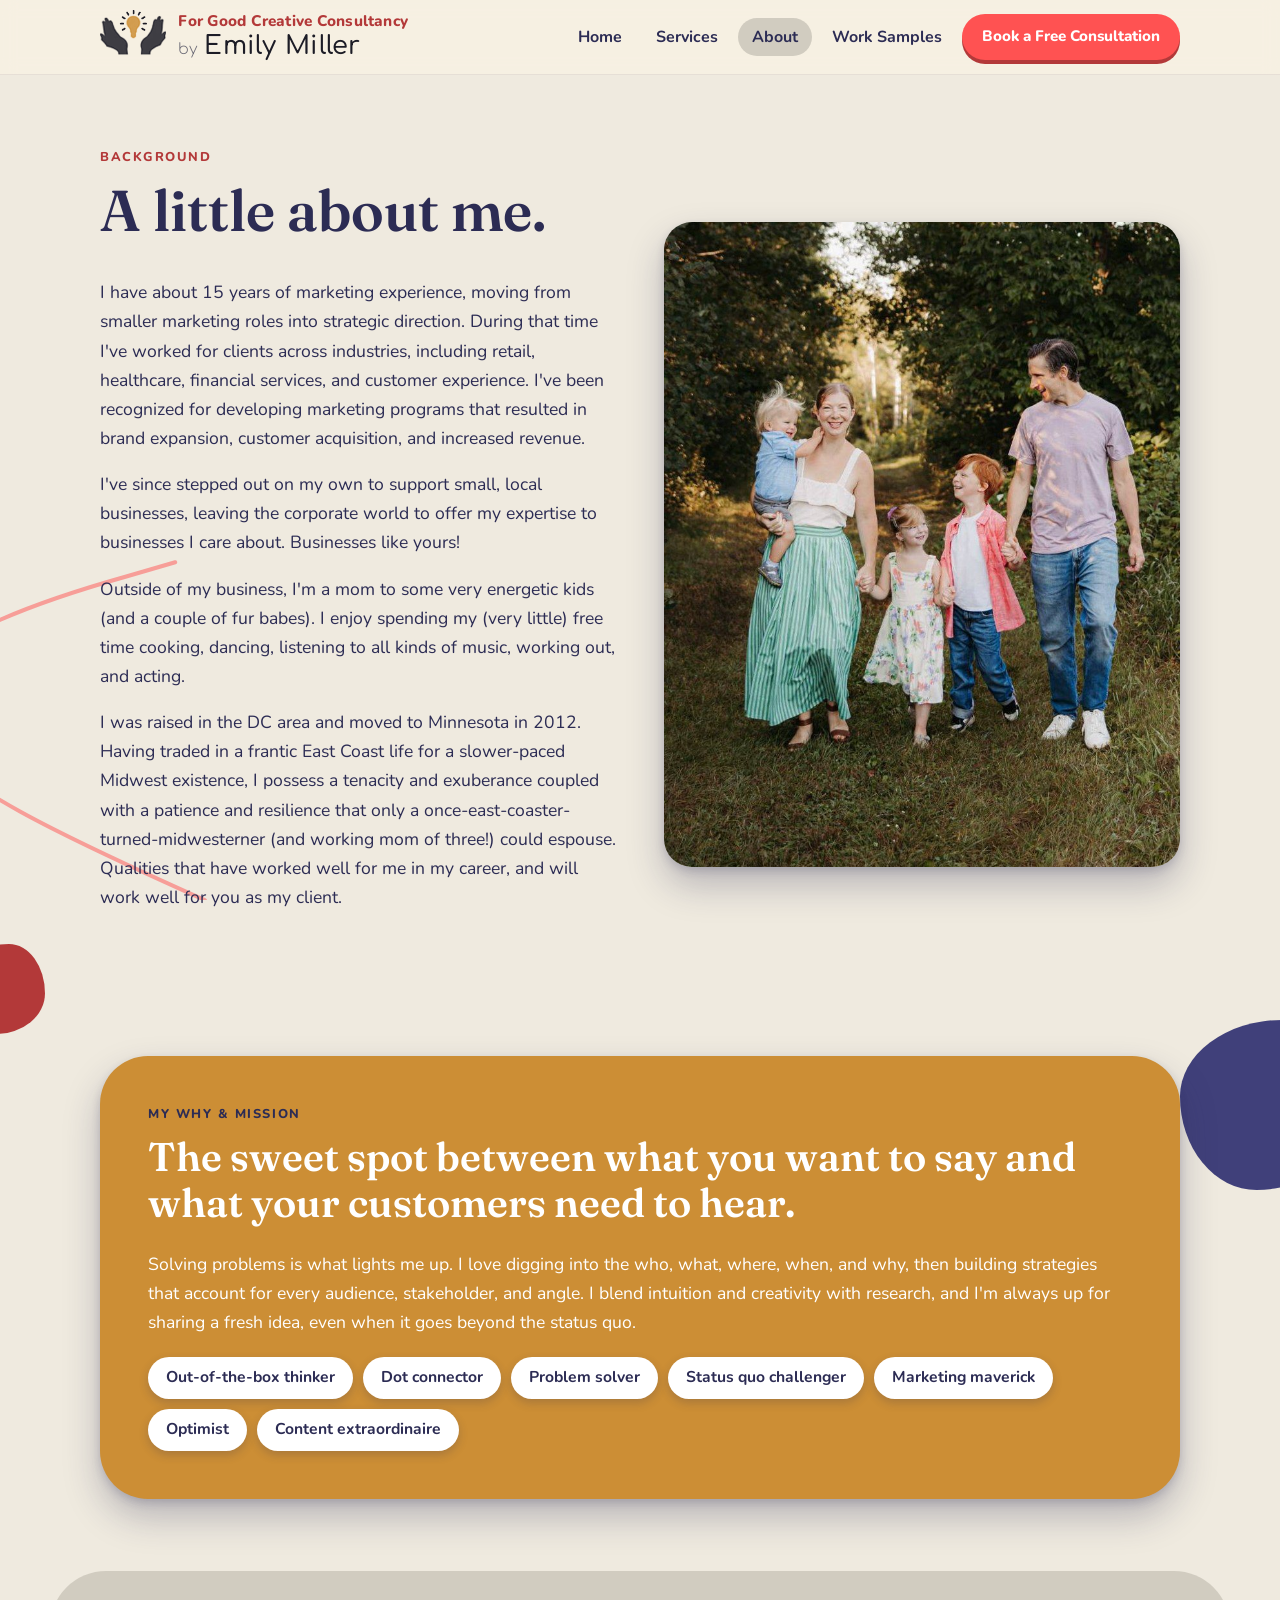
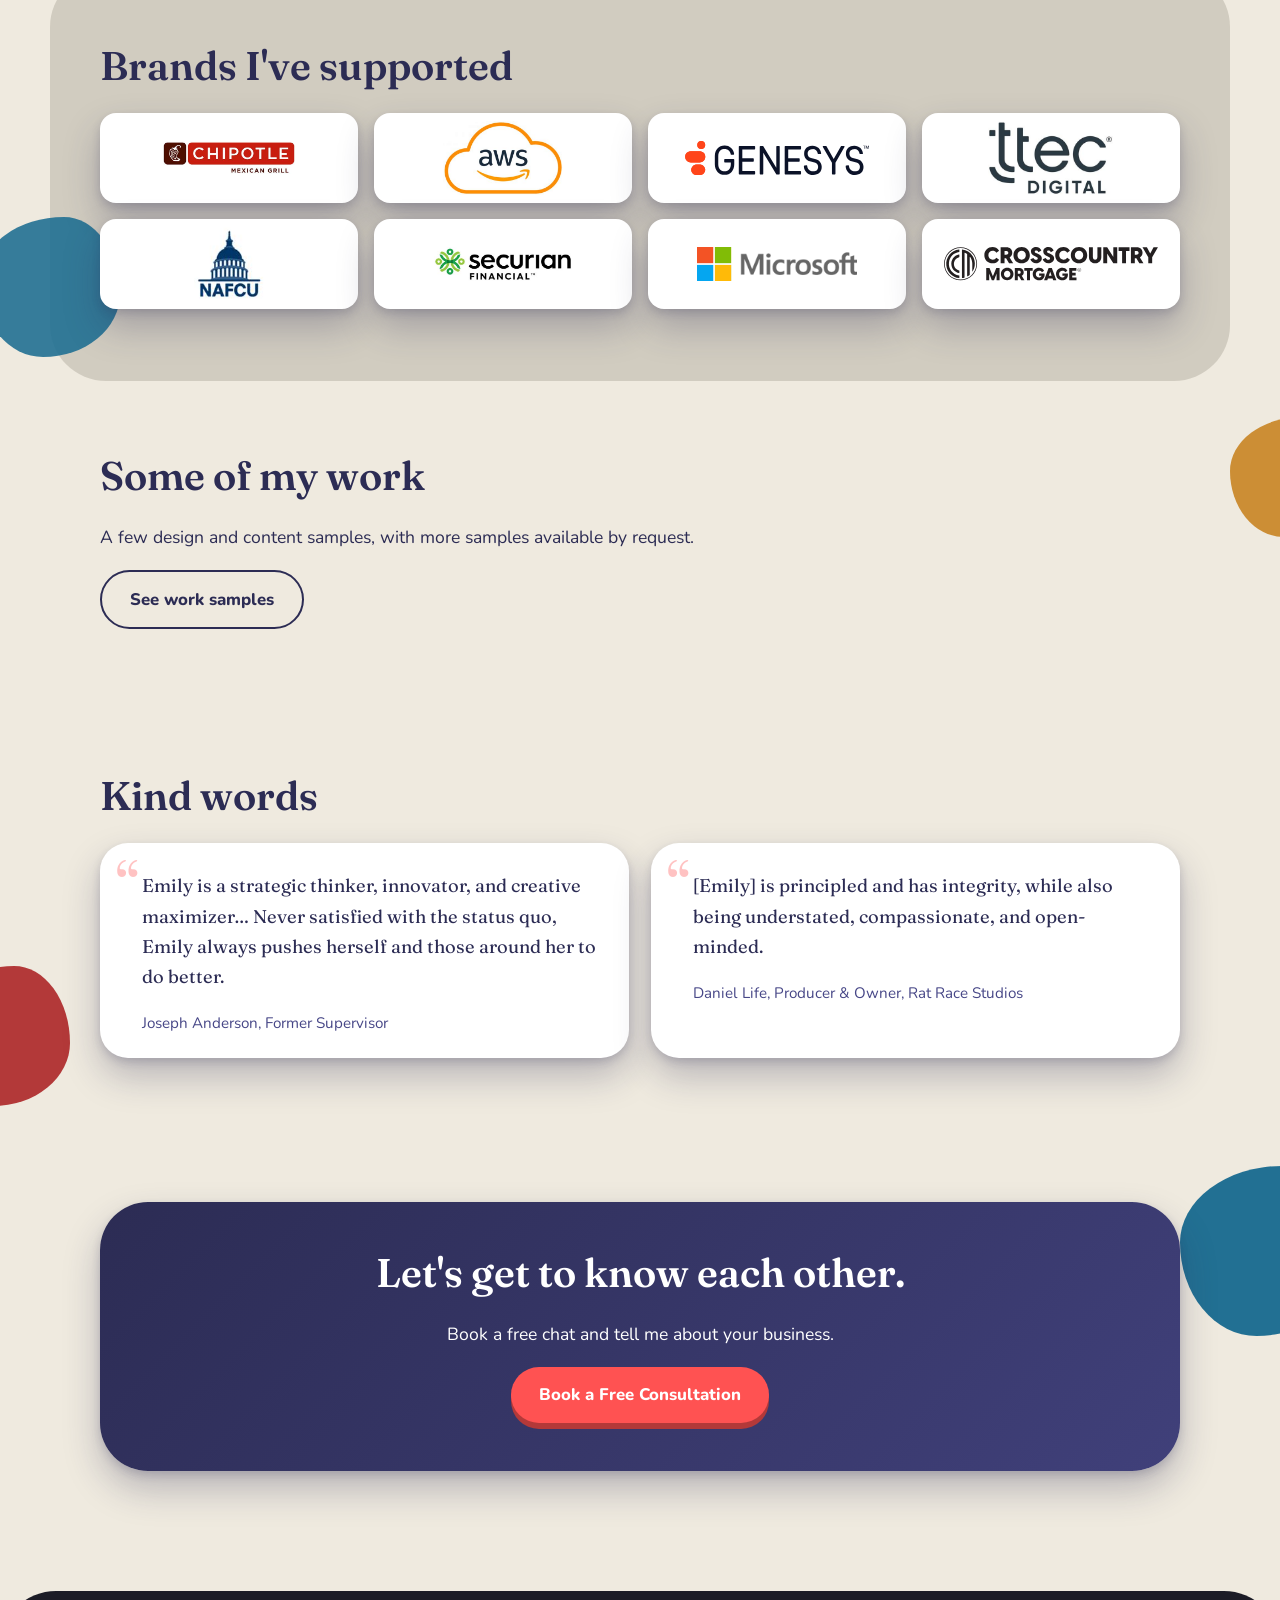
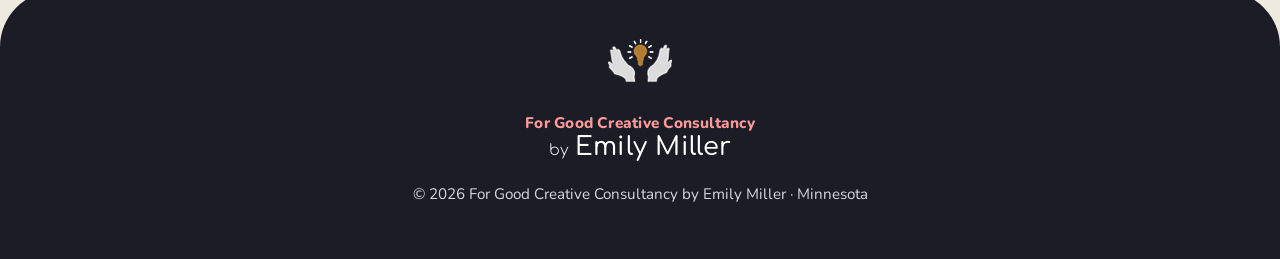
==== commit f024f932: "About: reword industries sentence Co-Authored-By: Claude Sonnet 5.5 <noreply@anthropic.com>" ====
--- a/about.html
+++ b/about.html
@@ -52,7 +52,7 @@
       <div>
         <p class="eyebrow">Background</p>
         <h1>A little about me.</h1>
-        <p>I have about 15 years of marketing experience, moving from smaller marketing roles into strategic direction. During that time I've worked for clients in retail, healthcare, financial services, and customer experience. I've been recognized for developing marketing programs that resulted in brand expansion, customer acquisition, and increased revenue.</p>
+        <p>I have about 15 years of marketing experience, moving from smaller marketing roles into strategic direction. During that time I've worked for clients across industries, including retail, healthcare, financial services, and customer experience. I've been recognized for developing marketing programs that resulted in brand expansion, customer acquisition, and increased revenue.</p>
         <p>I've since stepped out on my own to support small, local businesses, leaving the corporate world to offer my expertise to businesses I care about. Businesses like yours!</p>
         <p>Outside of my business, I'm a mom to some very energetic kids (and a couple of fur babes). I enjoy spending my (very little) free time cooking, dancing, listening to all kinds of music, working out, and acting.</p>
         <p>I was raised in the DC area and moved to Minnesota in 2012. Having traded in a frantic East Coast life for a slower-paced Midwest existence, I possess a tenacity and exuberance coupled with a patience and resilience that only a once-east-coaster-turned-midwesterner (and working mom of three!) could espouse. Qualities that have worked well for me in my career, and will work well for you as my client.</p>
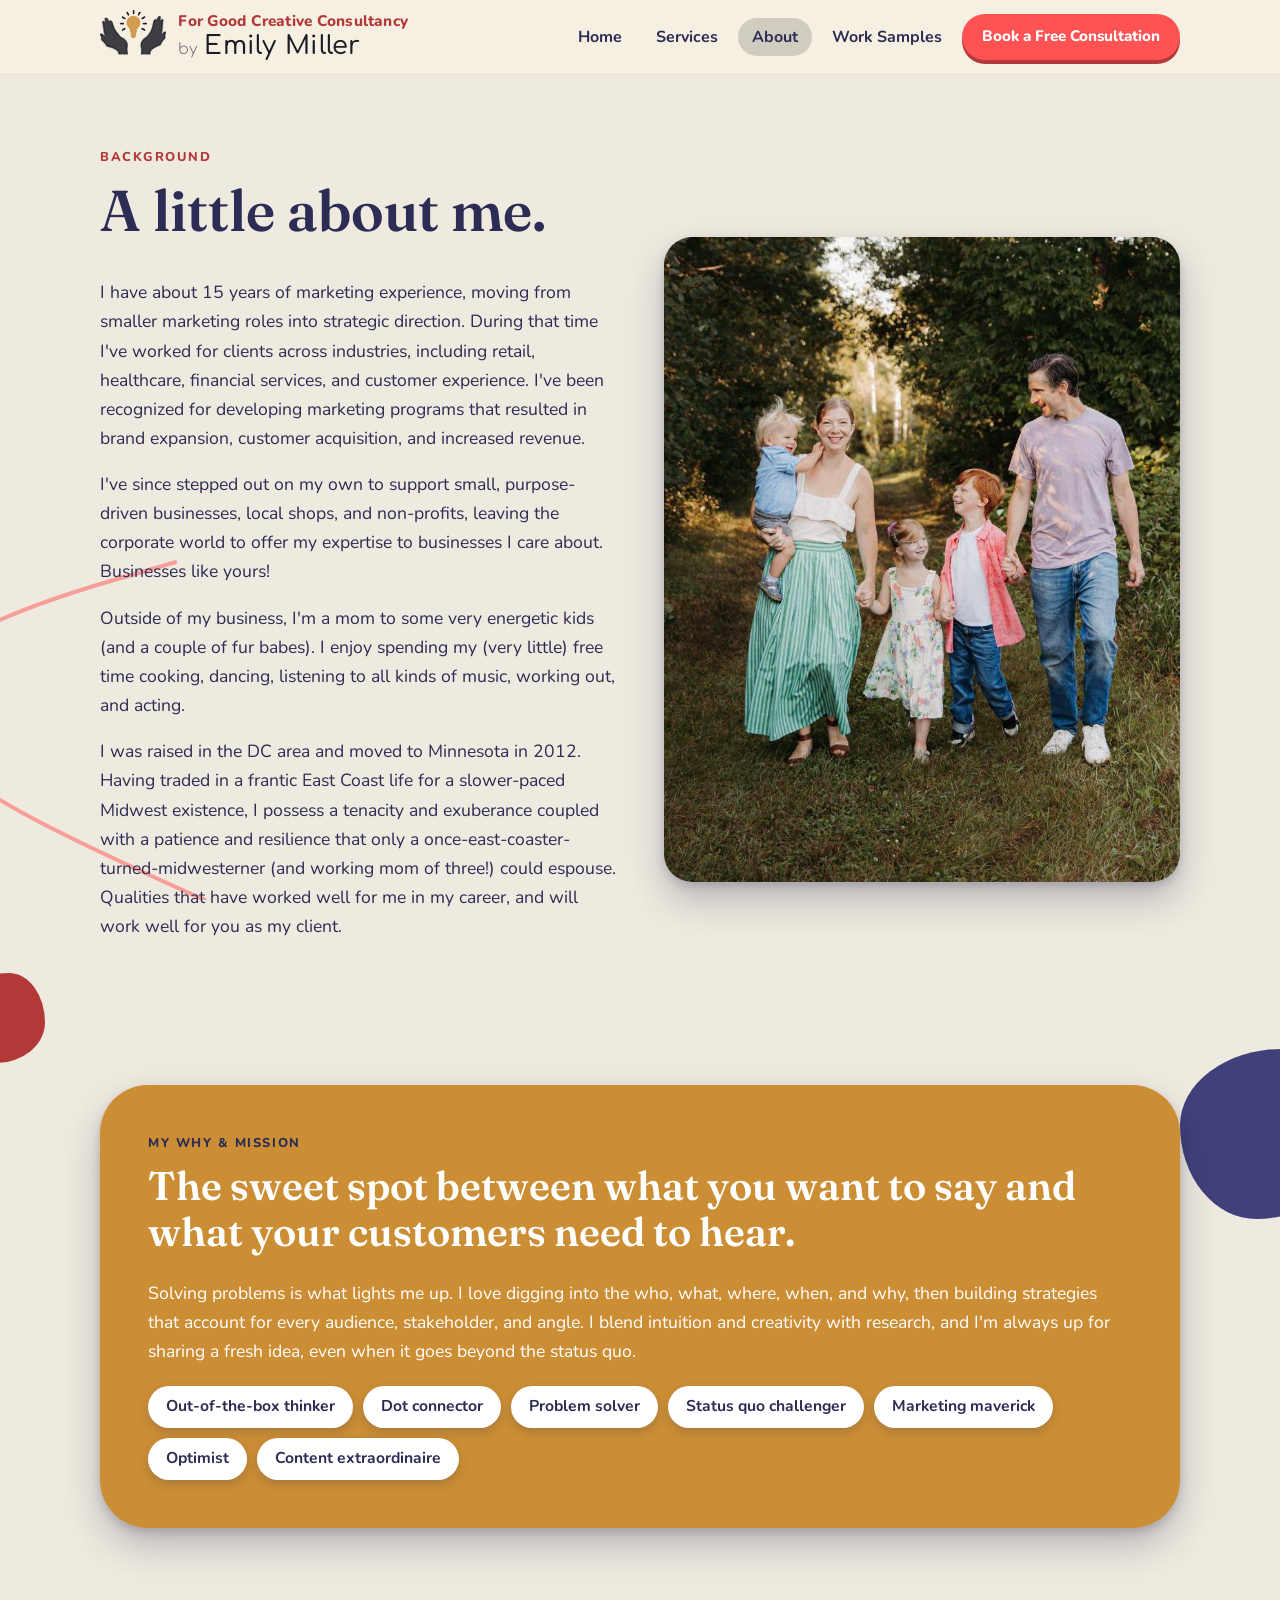
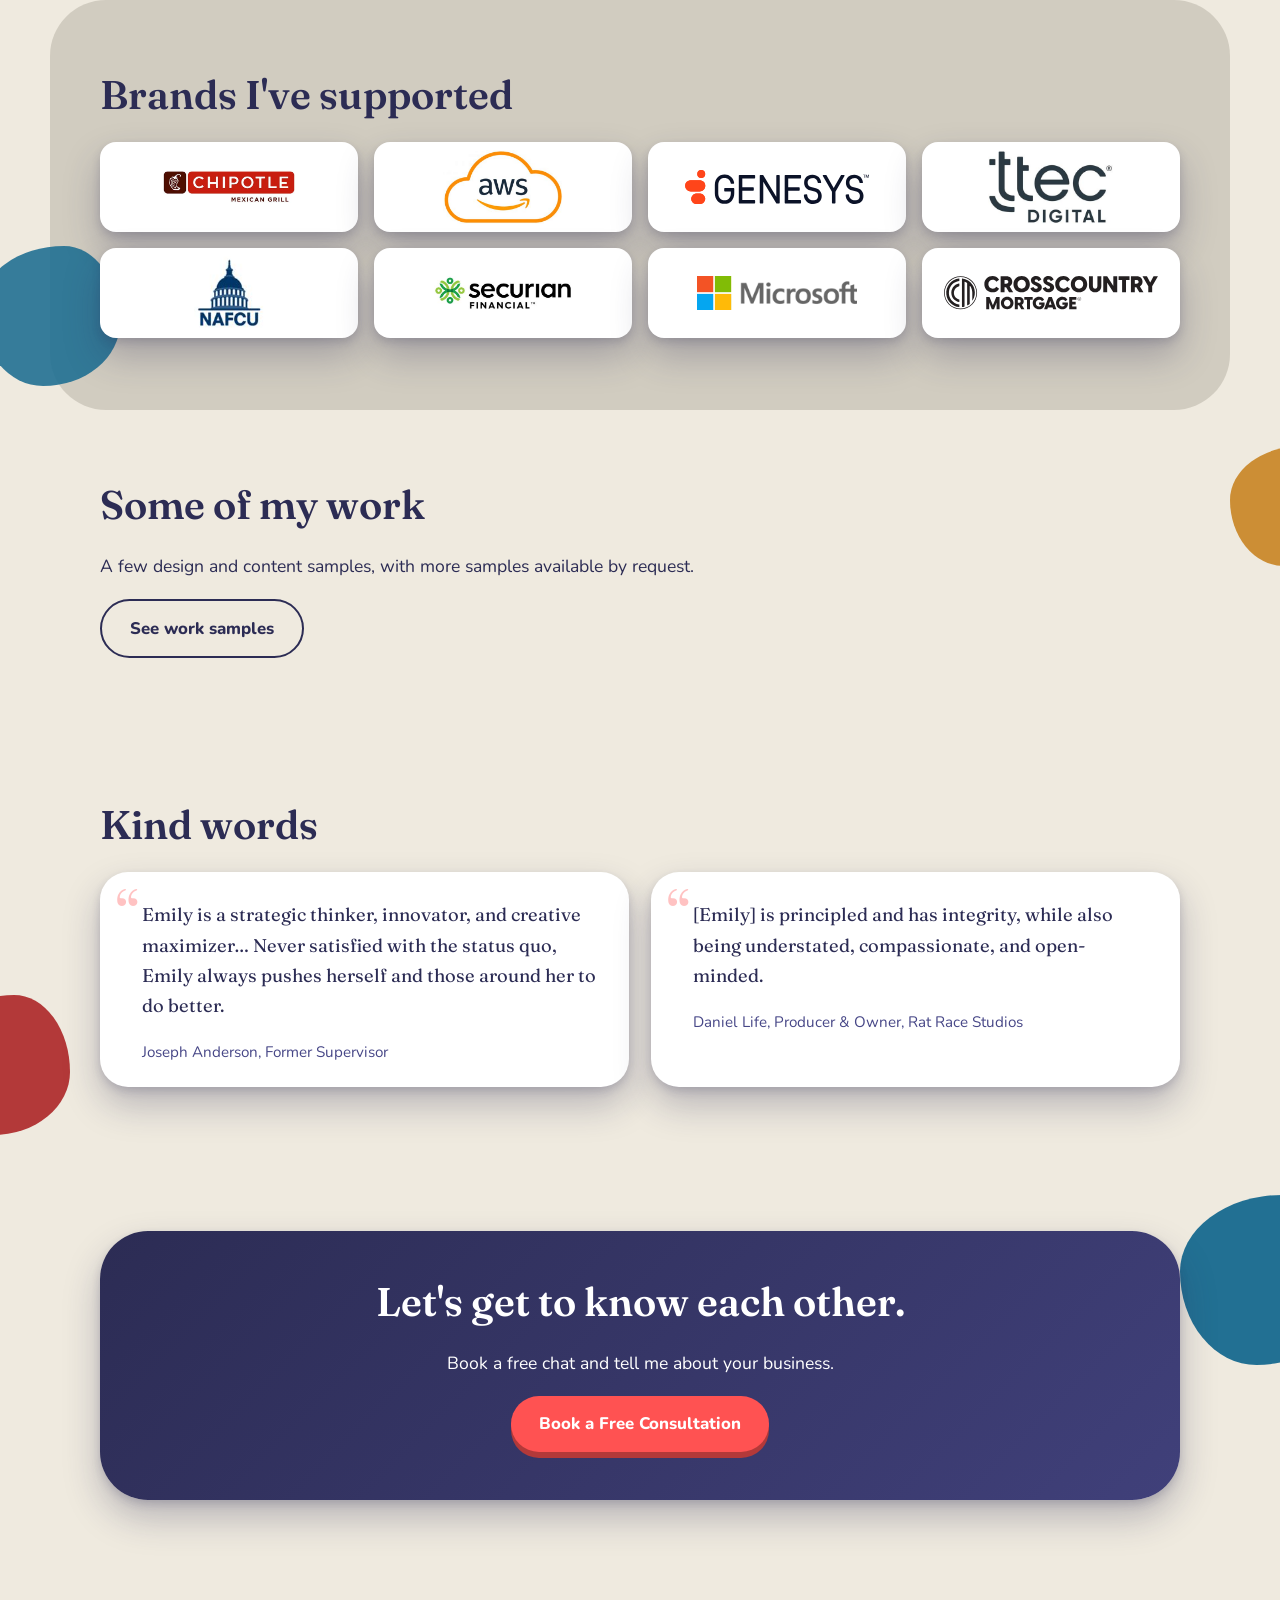
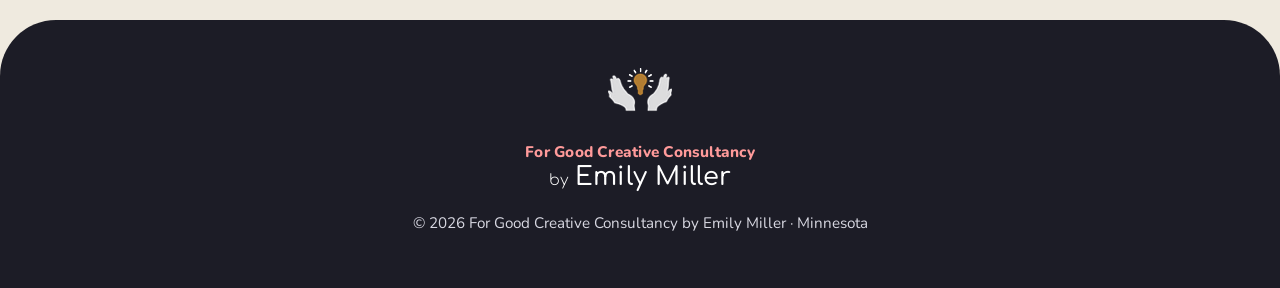
==== commit 5844b979: "Update home intro and About paragraph for purpose-driven businesses and non-profits Co-Authored-By: " ====
--- a/about.html
+++ b/about.html
@@ -53,7 +53,7 @@
         <p class="eyebrow">Background</p>
         <h1>A little about me.</h1>
         <p>I have about 15 years of marketing experience, moving from smaller marketing roles into strategic direction. During that time I've worked for clients across industries, including retail, healthcare, financial services, and customer experience. I've been recognized for developing marketing programs that resulted in brand expansion, customer acquisition, and increased revenue.</p>
-        <p>I've since stepped out on my own to support small, local businesses, leaving the corporate world to offer my expertise to businesses I care about. Businesses like yours!</p>
+        <p>I've since stepped out on my own to support small, purpose-driven businesses, local shops, and non-profits, leaving the corporate world to offer my expertise to businesses I care about. Businesses like yours!</p>
         <p>Outside of my business, I'm a mom to some very energetic kids (and a couple of fur babes). I enjoy spending my (very little) free time cooking, dancing, listening to all kinds of music, working out, and acting.</p>
         <p>I was raised in the DC area and moved to Minnesota in 2012. Having traded in a frantic East Coast life for a slower-paced Midwest existence, I possess a tenacity and exuberance coupled with a patience and resilience that only a once-east-coaster-turned-midwesterner (and working mom of three!) could espouse. Qualities that have worked well for me in my career, and will work well for you as my client.</p>
       </div>
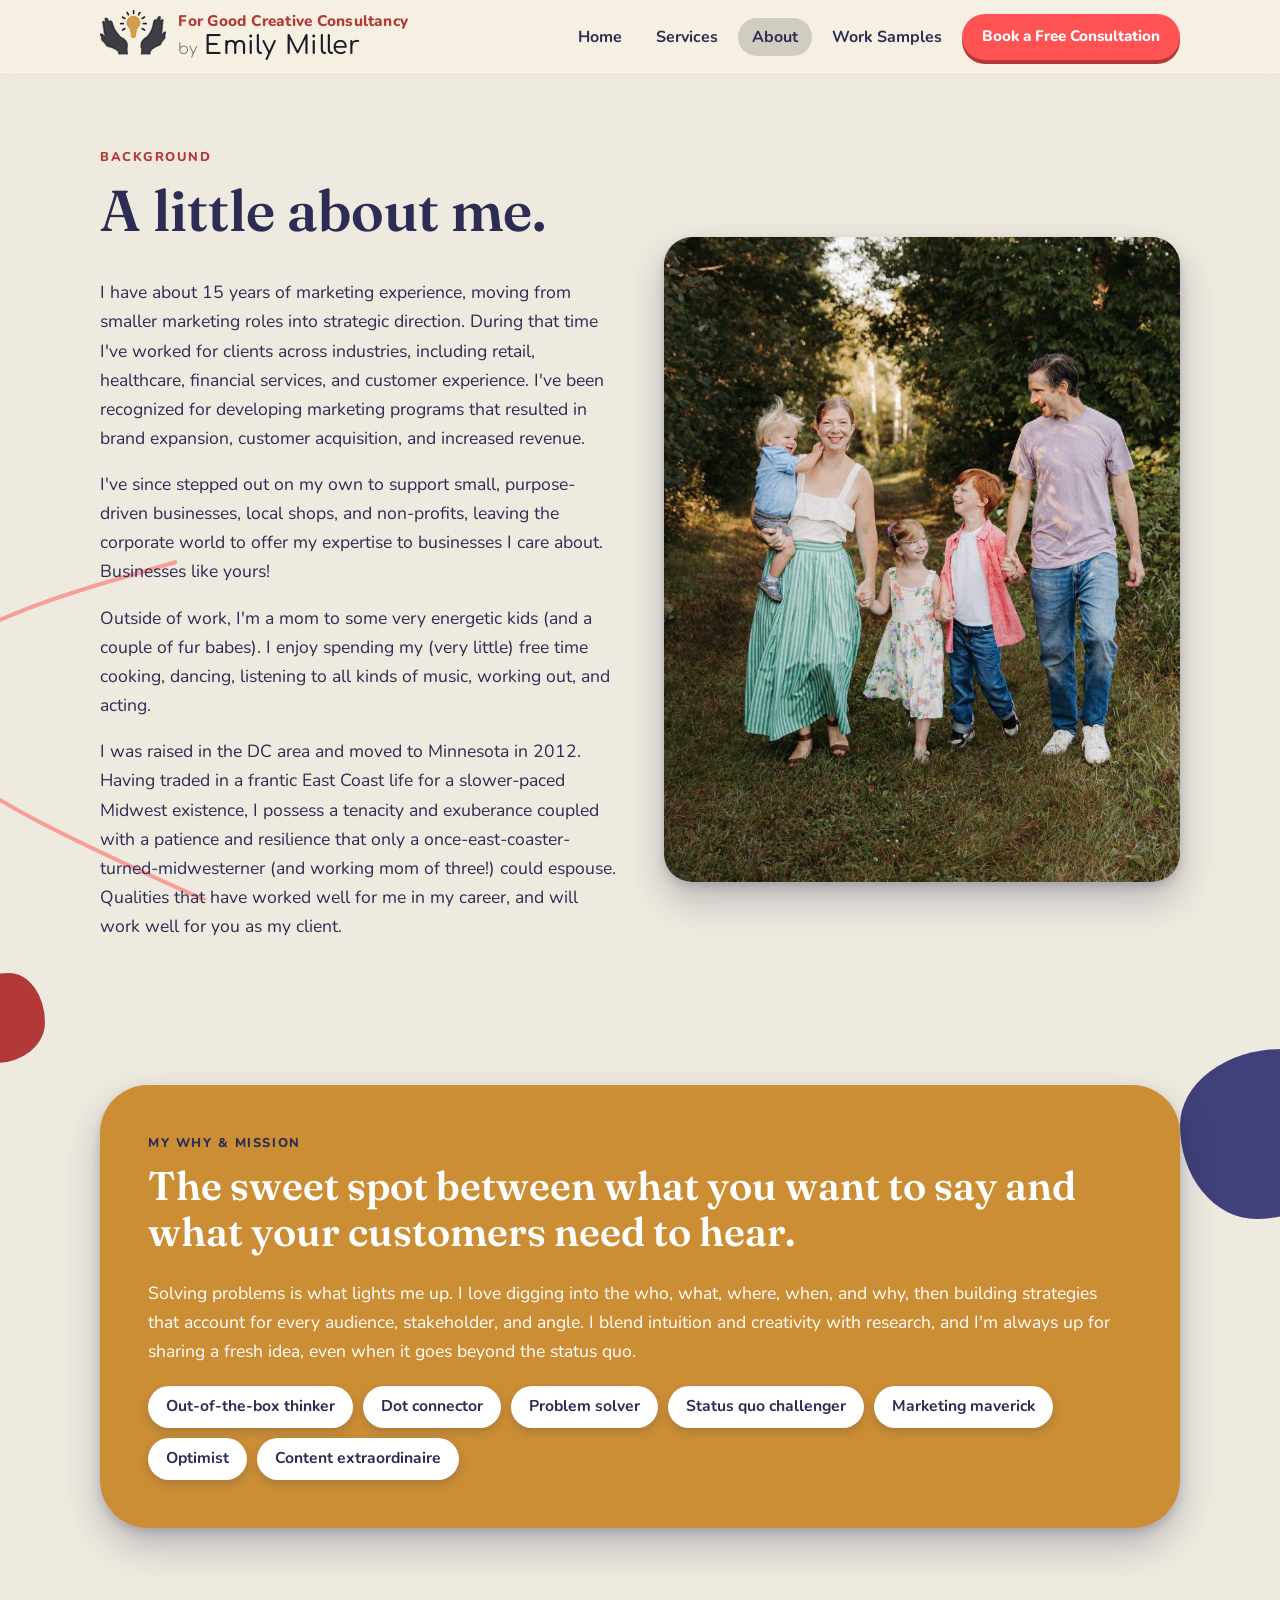
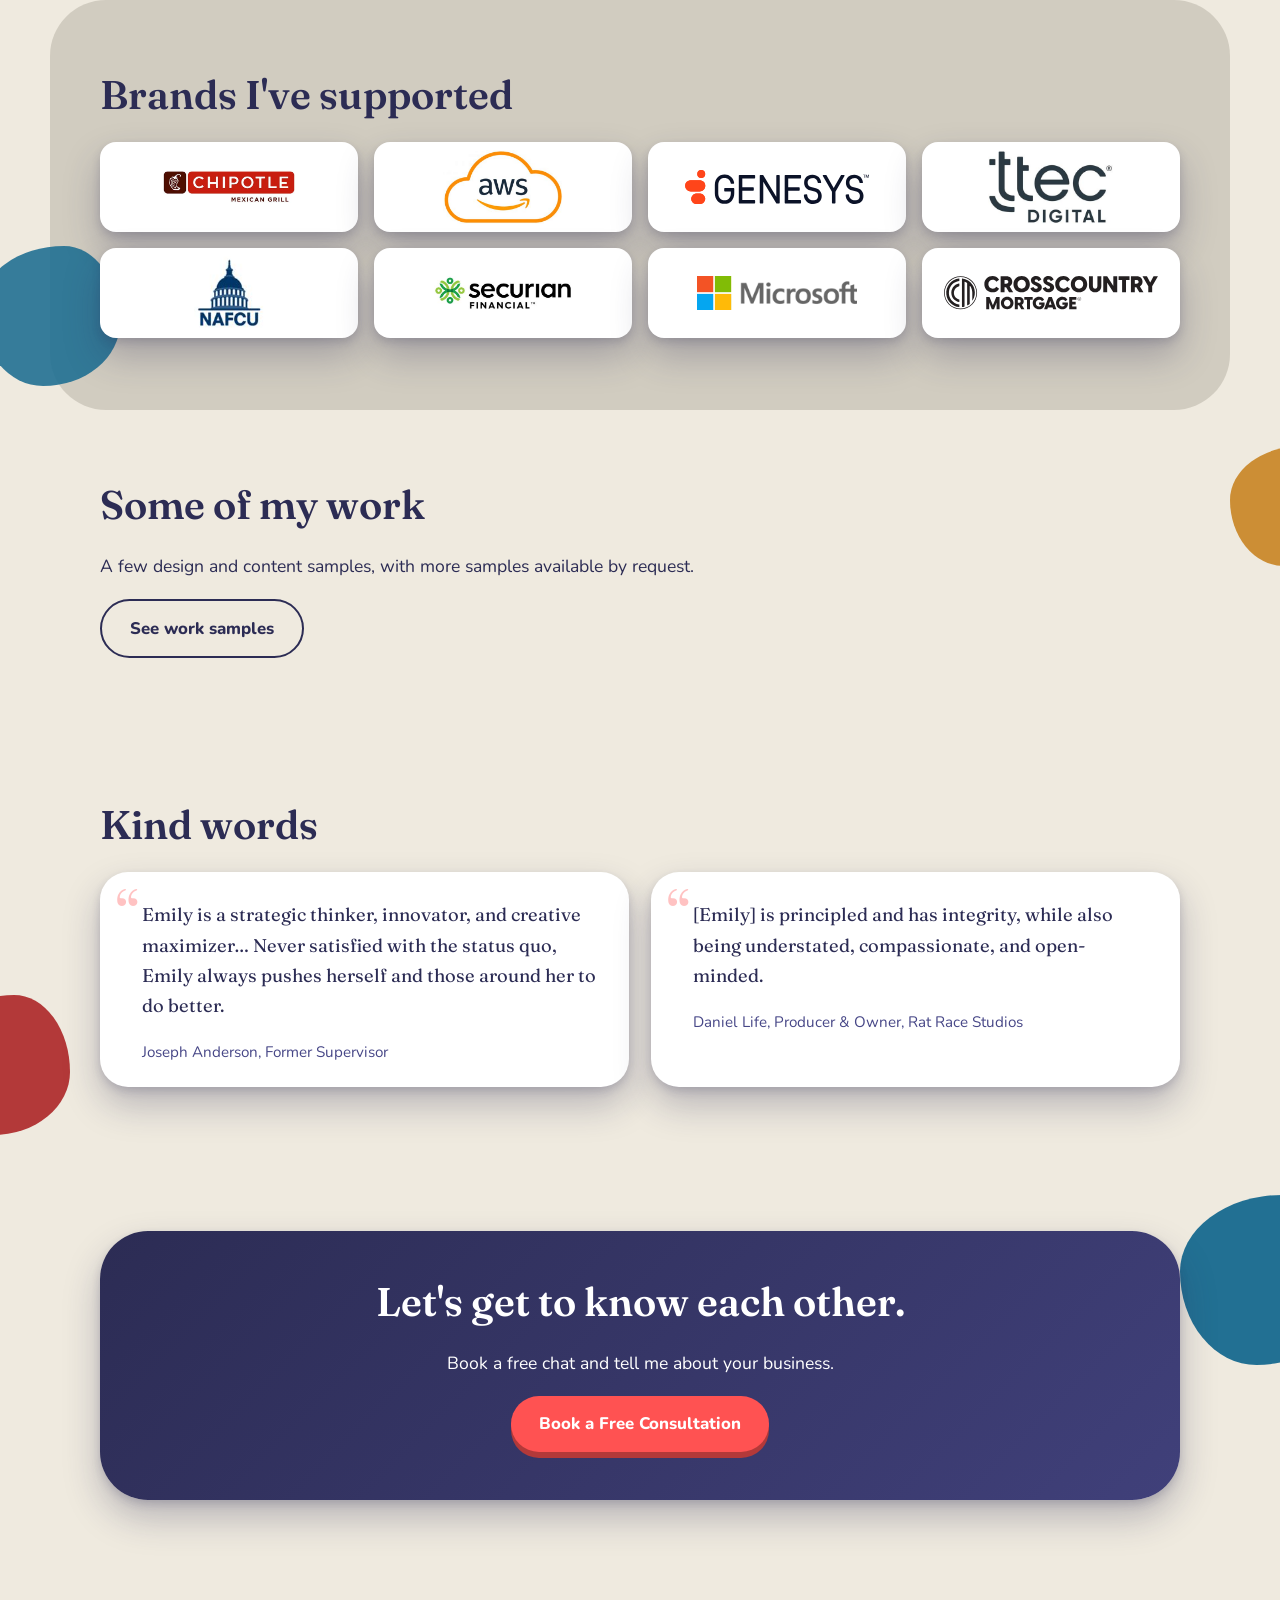
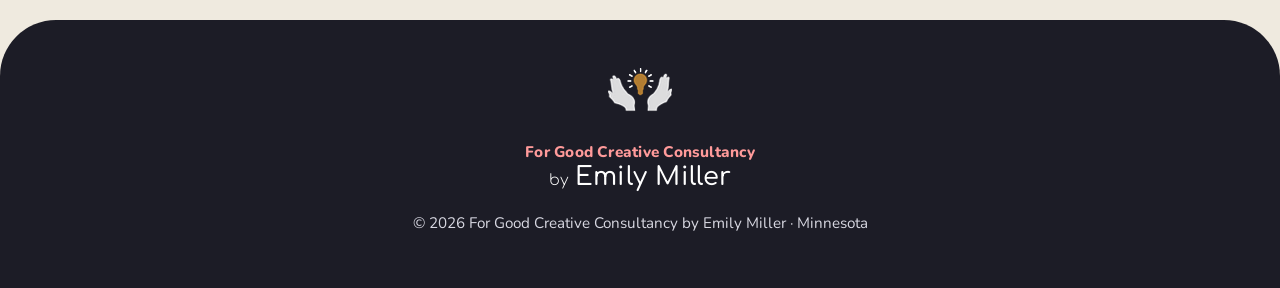
==== commit 8b219b3d: "About: 'Outside of work' Co-Authored-By: Claude Sonnet 5.5 <noreply@anthropic.com>" ====
--- a/about.html
+++ b/about.html
@@ -54,7 +54,7 @@
         <h1>A little about me.</h1>
         <p>I have about 15 years of marketing experience, moving from smaller marketing roles into strategic direction. During that time I've worked for clients across industries, including retail, healthcare, financial services, and customer experience. I've been recognized for developing marketing programs that resulted in brand expansion, customer acquisition, and increased revenue.</p>
         <p>I've since stepped out on my own to support small, purpose-driven businesses, local shops, and non-profits, leaving the corporate world to offer my expertise to businesses I care about. Businesses like yours!</p>
-        <p>Outside of my business, I'm a mom to some very energetic kids (and a couple of fur babes). I enjoy spending my (very little) free time cooking, dancing, listening to all kinds of music, working out, and acting.</p>
+        <p>Outside of work, I'm a mom to some very energetic kids (and a couple of fur babes). I enjoy spending my (very little) free time cooking, dancing, listening to all kinds of music, working out, and acting.</p>
         <p>I was raised in the DC area and moved to Minnesota in 2012. Having traded in a frantic East Coast life for a slower-paced Midwest existence, I possess a tenacity and exuberance coupled with a patience and resilience that only a once-east-coaster-turned-midwesterner (and working mom of three!) could espouse. Qualities that have worked well for me in my career, and will work well for you as my client.</p>
       </div>
       <div class="photo reveal"><img src="images/family-walking.jpg" alt="Emily walking hand in hand with her family along a tree-lined path"></div>
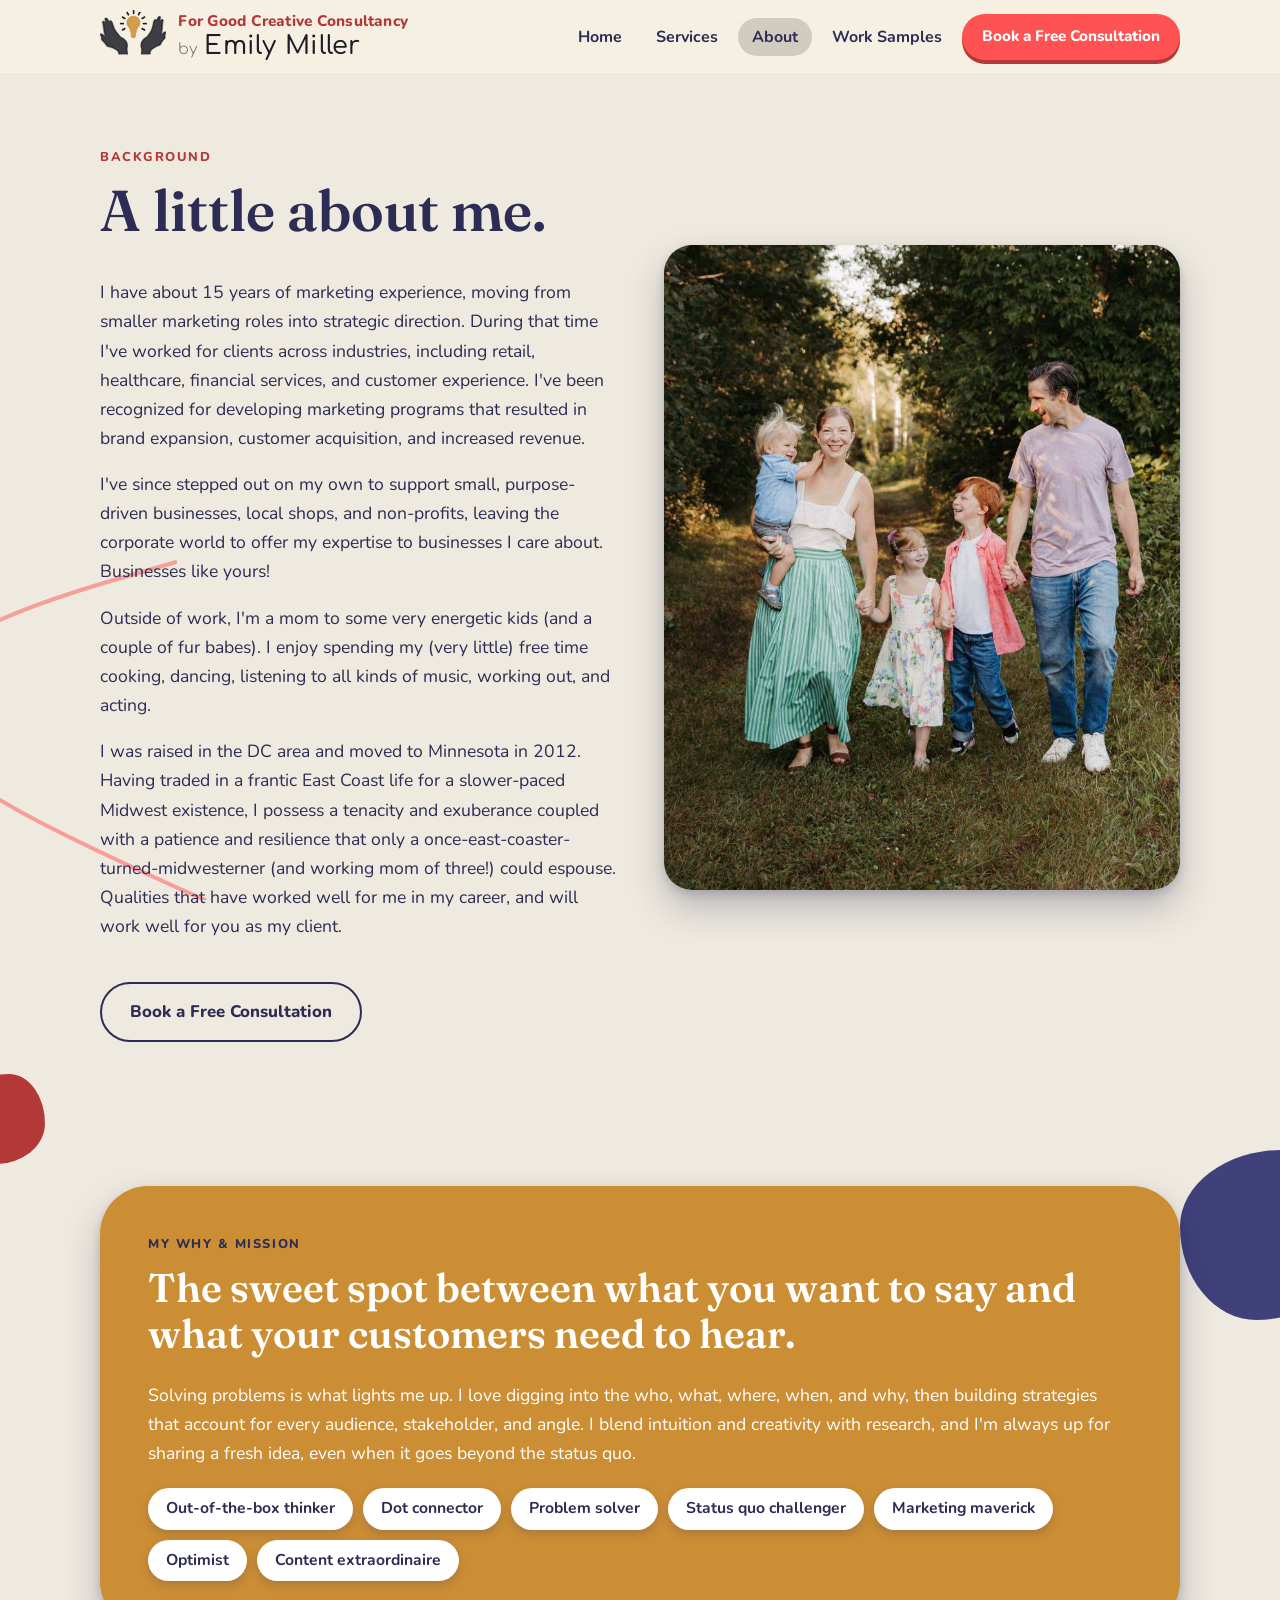
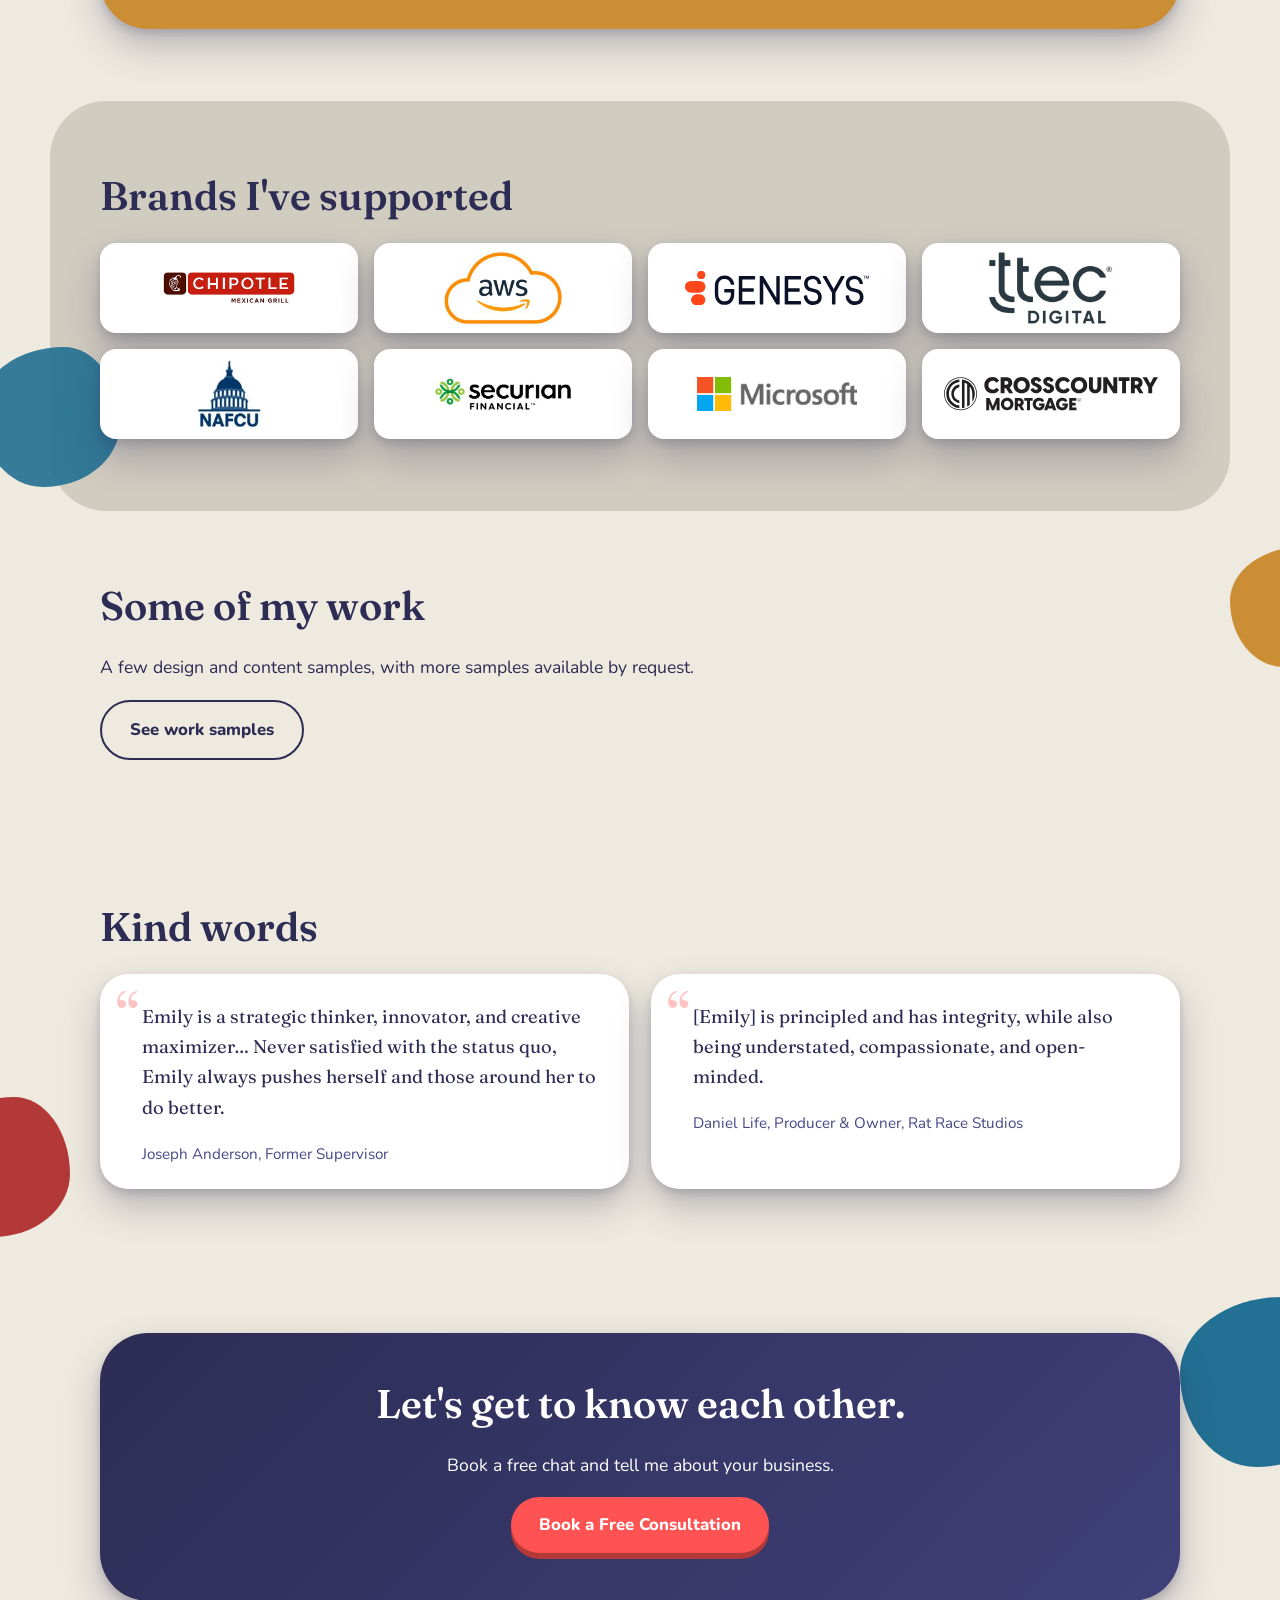
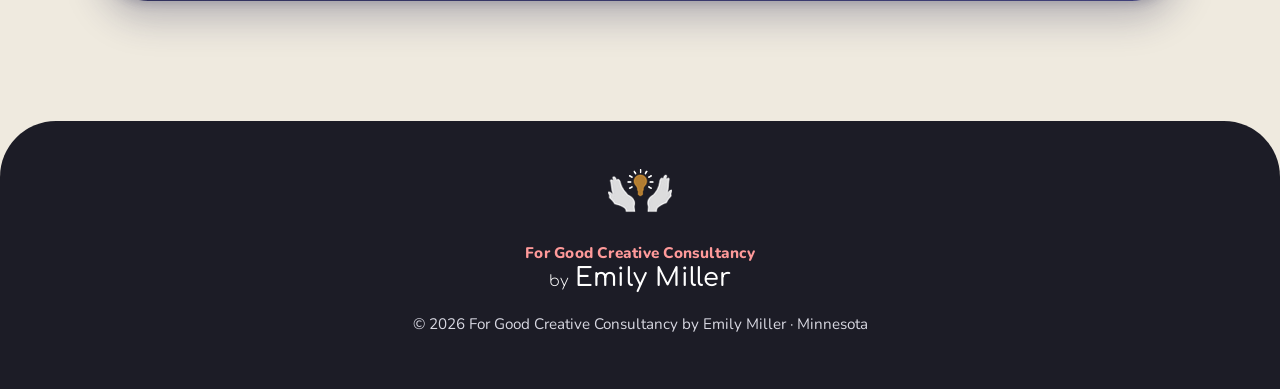
==== commit cba0dfa2: "About: add clear consultation button under intro copy Co-Authored-By: Claude Sonnet 5.5 <noreply@ant" ====
--- a/about.html
+++ b/about.html
@@ -56,6 +56,7 @@
         <p>I've since stepped out on my own to support small, purpose-driven businesses, local shops, and non-profits, leaving the corporate world to offer my expertise to businesses I care about. Businesses like yours!</p>
         <p>Outside of work, I'm a mom to some very energetic kids (and a couple of fur babes). I enjoy spending my (very little) free time cooking, dancing, listening to all kinds of music, working out, and acting.</p>
         <p>I was raised in the DC area and moved to Minnesota in 2012. Having traded in a frantic East Coast life for a slower-paced Midwest existence, I possess a tenacity and exuberance coupled with a patience and resilience that only a once-east-coaster-turned-midwesterner (and working mom of three!) could espouse. Qualities that have worked well for me in my career, and will work well for you as my client.</p>
+        <p style="margin-top:24px"><a class="btn ghost" href="contact.html">Book a Free Consultation</a></p>
       </div>
       <div class="photo reveal"><img src="images/family-walking.jpg" alt="Emily walking hand in hand with her family along a tree-lined path"></div>
     </div>
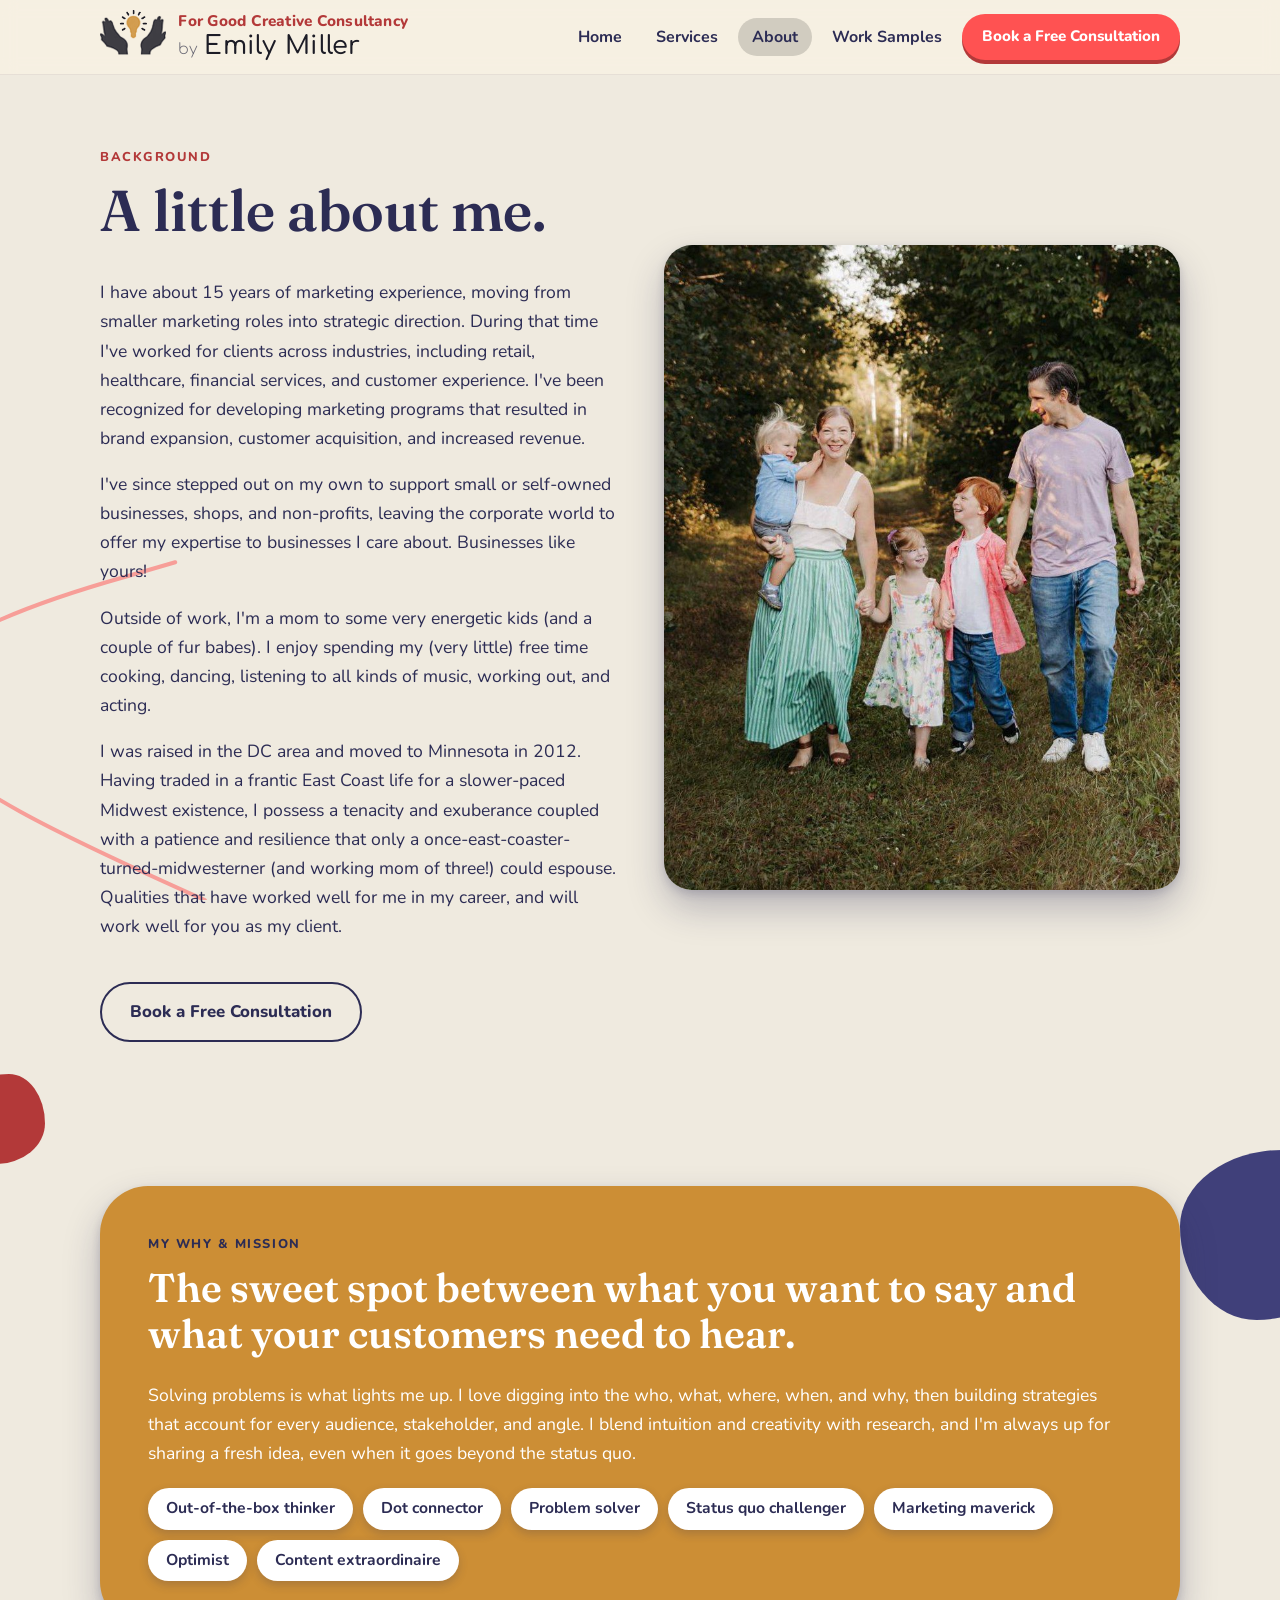
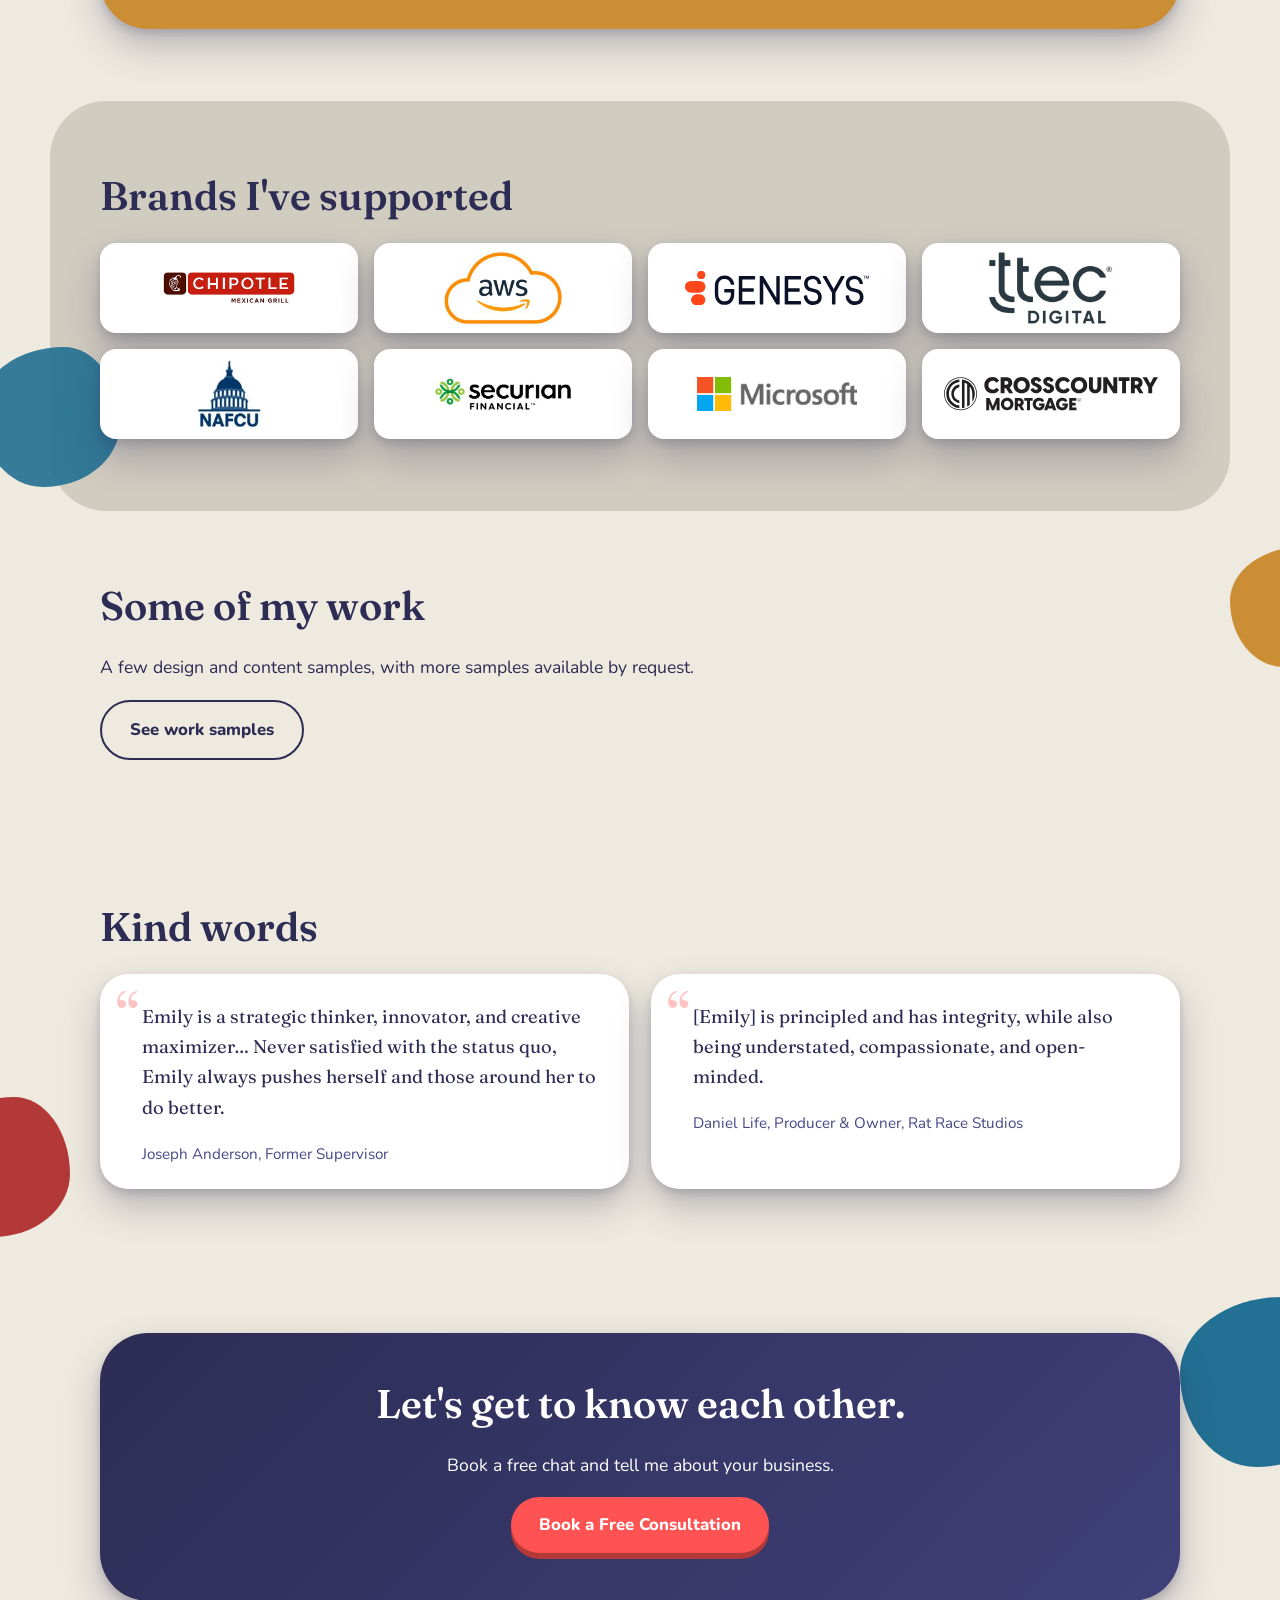
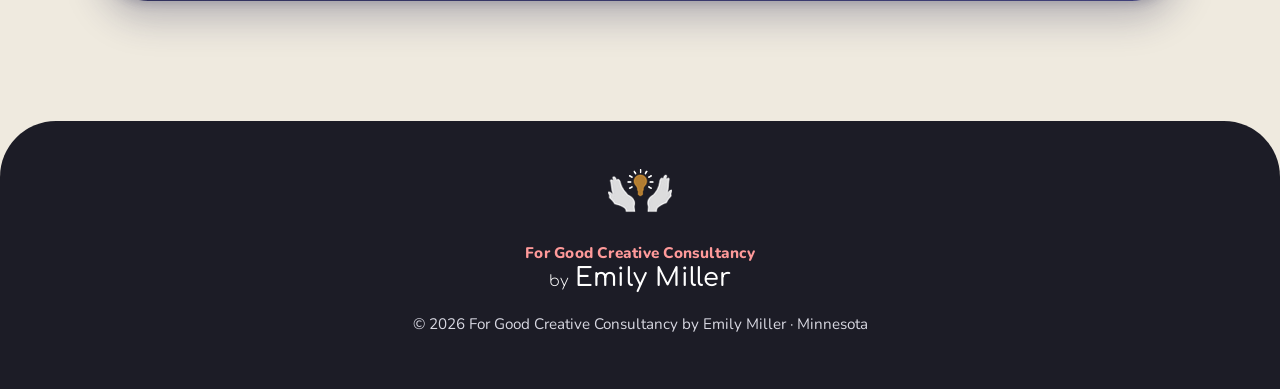
==== commit 1fef7494: "About: reword who I support Co-Authored-By: Claude Sonnet 5.5 <noreply@anthropic.com>" ====
--- a/about.html
+++ b/about.html
@@ -53,7 +53,7 @@
         <p class="eyebrow">Background</p>
         <h1>A little about me.</h1>
         <p>I have about 15 years of marketing experience, moving from smaller marketing roles into strategic direction. During that time I've worked for clients across industries, including retail, healthcare, financial services, and customer experience. I've been recognized for developing marketing programs that resulted in brand expansion, customer acquisition, and increased revenue.</p>
-        <p>I've since stepped out on my own to support small, purpose-driven businesses, local shops, and non-profits, leaving the corporate world to offer my expertise to businesses I care about. Businesses like yours!</p>
+        <p>I've since stepped out on my own to support small or self-owned businesses, shops, and non-profits, leaving the corporate world to offer my expertise to businesses I care about. Businesses like yours!</p>
         <p>Outside of work, I'm a mom to some very energetic kids (and a couple of fur babes). I enjoy spending my (very little) free time cooking, dancing, listening to all kinds of music, working out, and acting.</p>
         <p>I was raised in the DC area and moved to Minnesota in 2012. Having traded in a frantic East Coast life for a slower-paced Midwest existence, I possess a tenacity and exuberance coupled with a patience and resilience that only a once-east-coaster-turned-midwesterner (and working mom of three!) could espouse. Qualities that have worked well for me in my career, and will work well for you as my client.</p>
         <p style="margin-top:24px"><a class="btn ghost" href="contact.html">Book a Free Consultation</a></p>
--- a/css/style.css
+++ b/css/style.css
@@ -574,3 +574,6 @@
 
 /* Home: the navy bubble sits behind the gray services block (all screen sizes) */
 .page-home main section:nth-of-type(3)::after { z-index: -1; }
+
+/* About: consultation button hover = white text on coral */
+.page-about .about-hero .btn.ghost:hover { background: var(--orange); border-color: var(--ink); color: #fff; }
